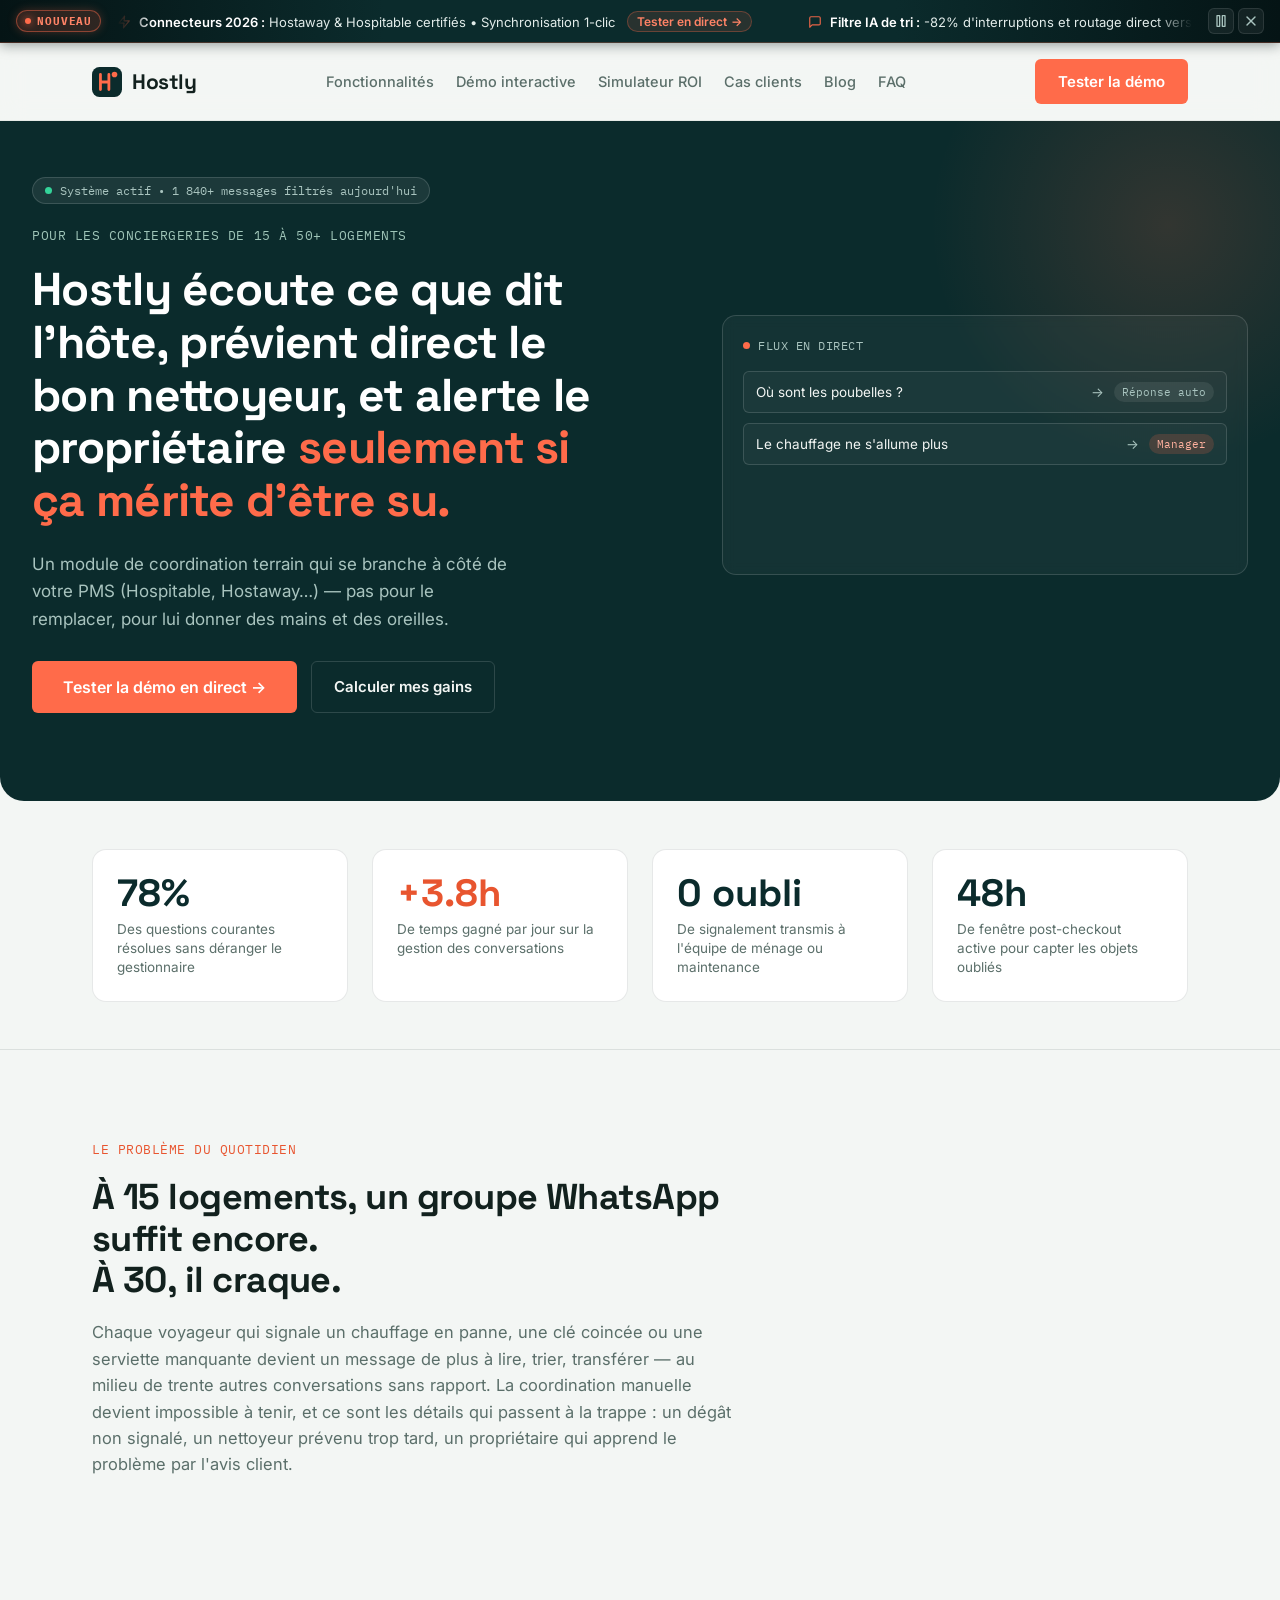
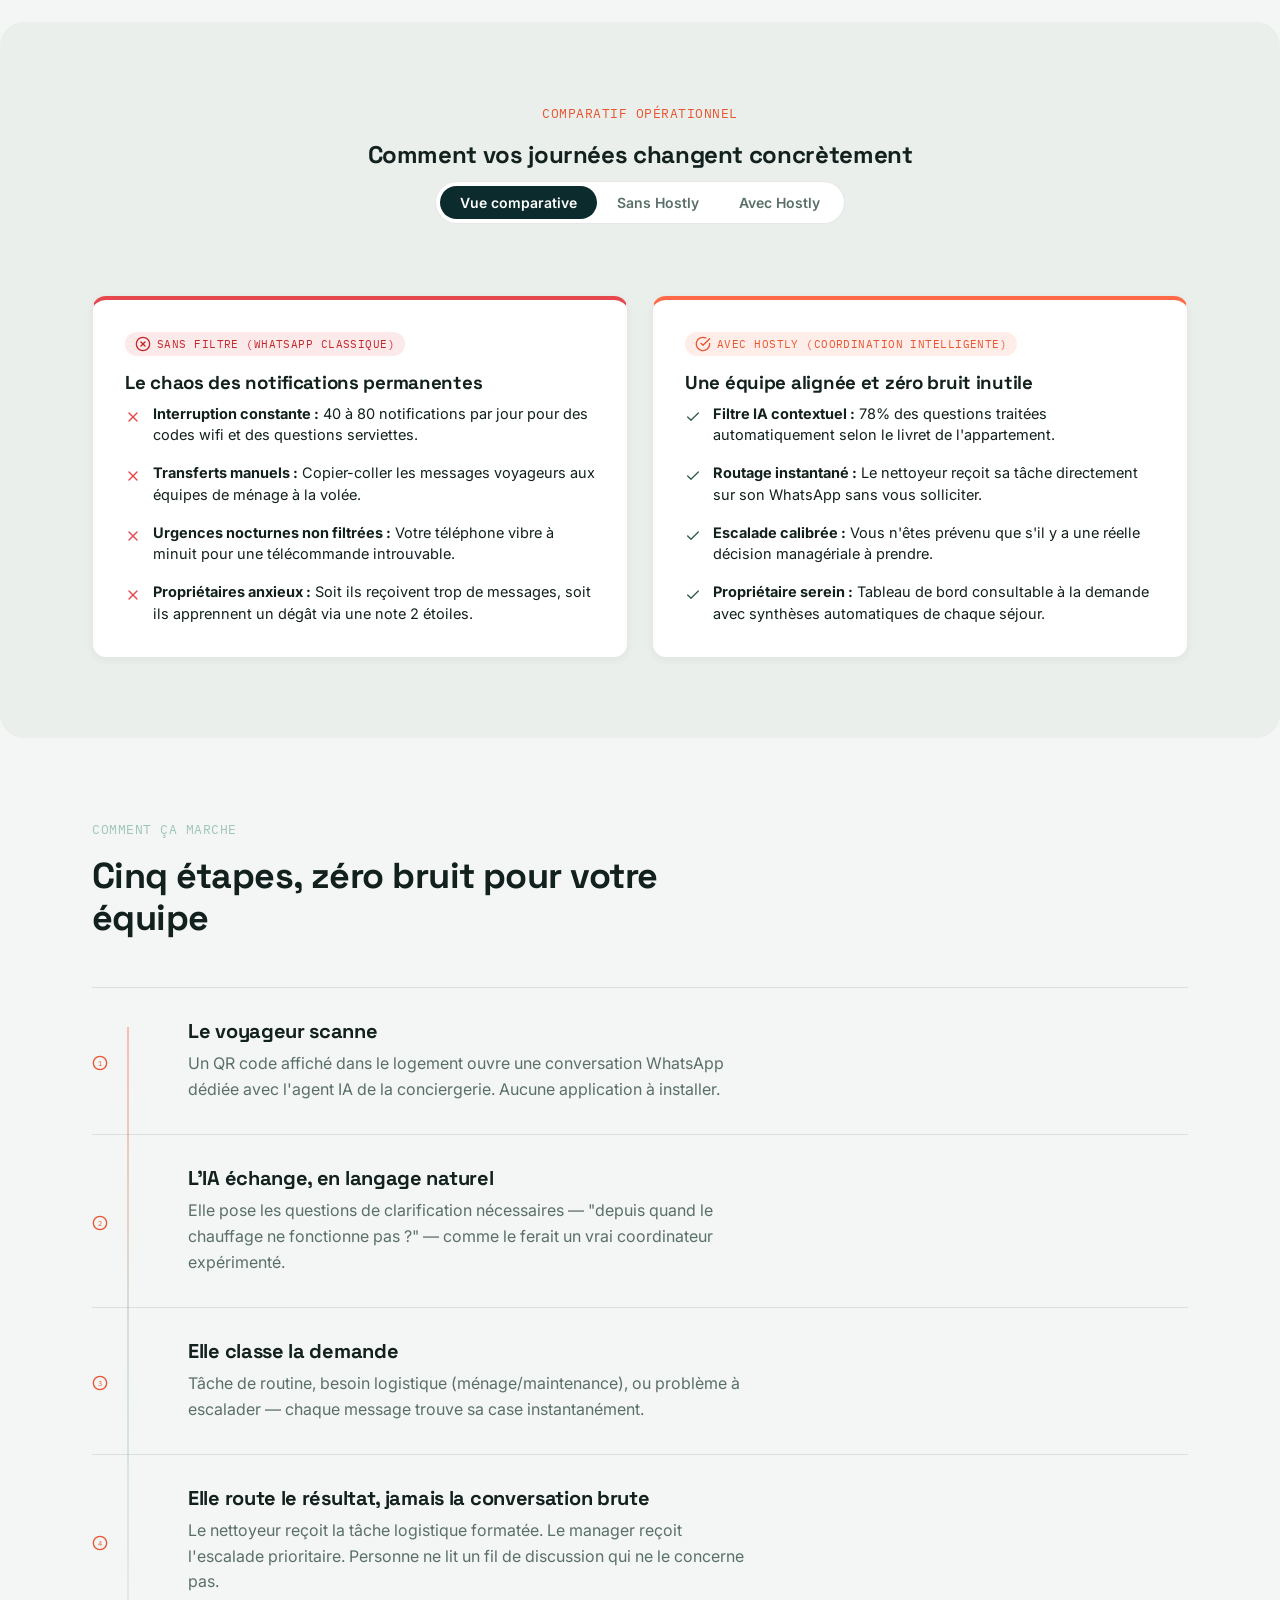
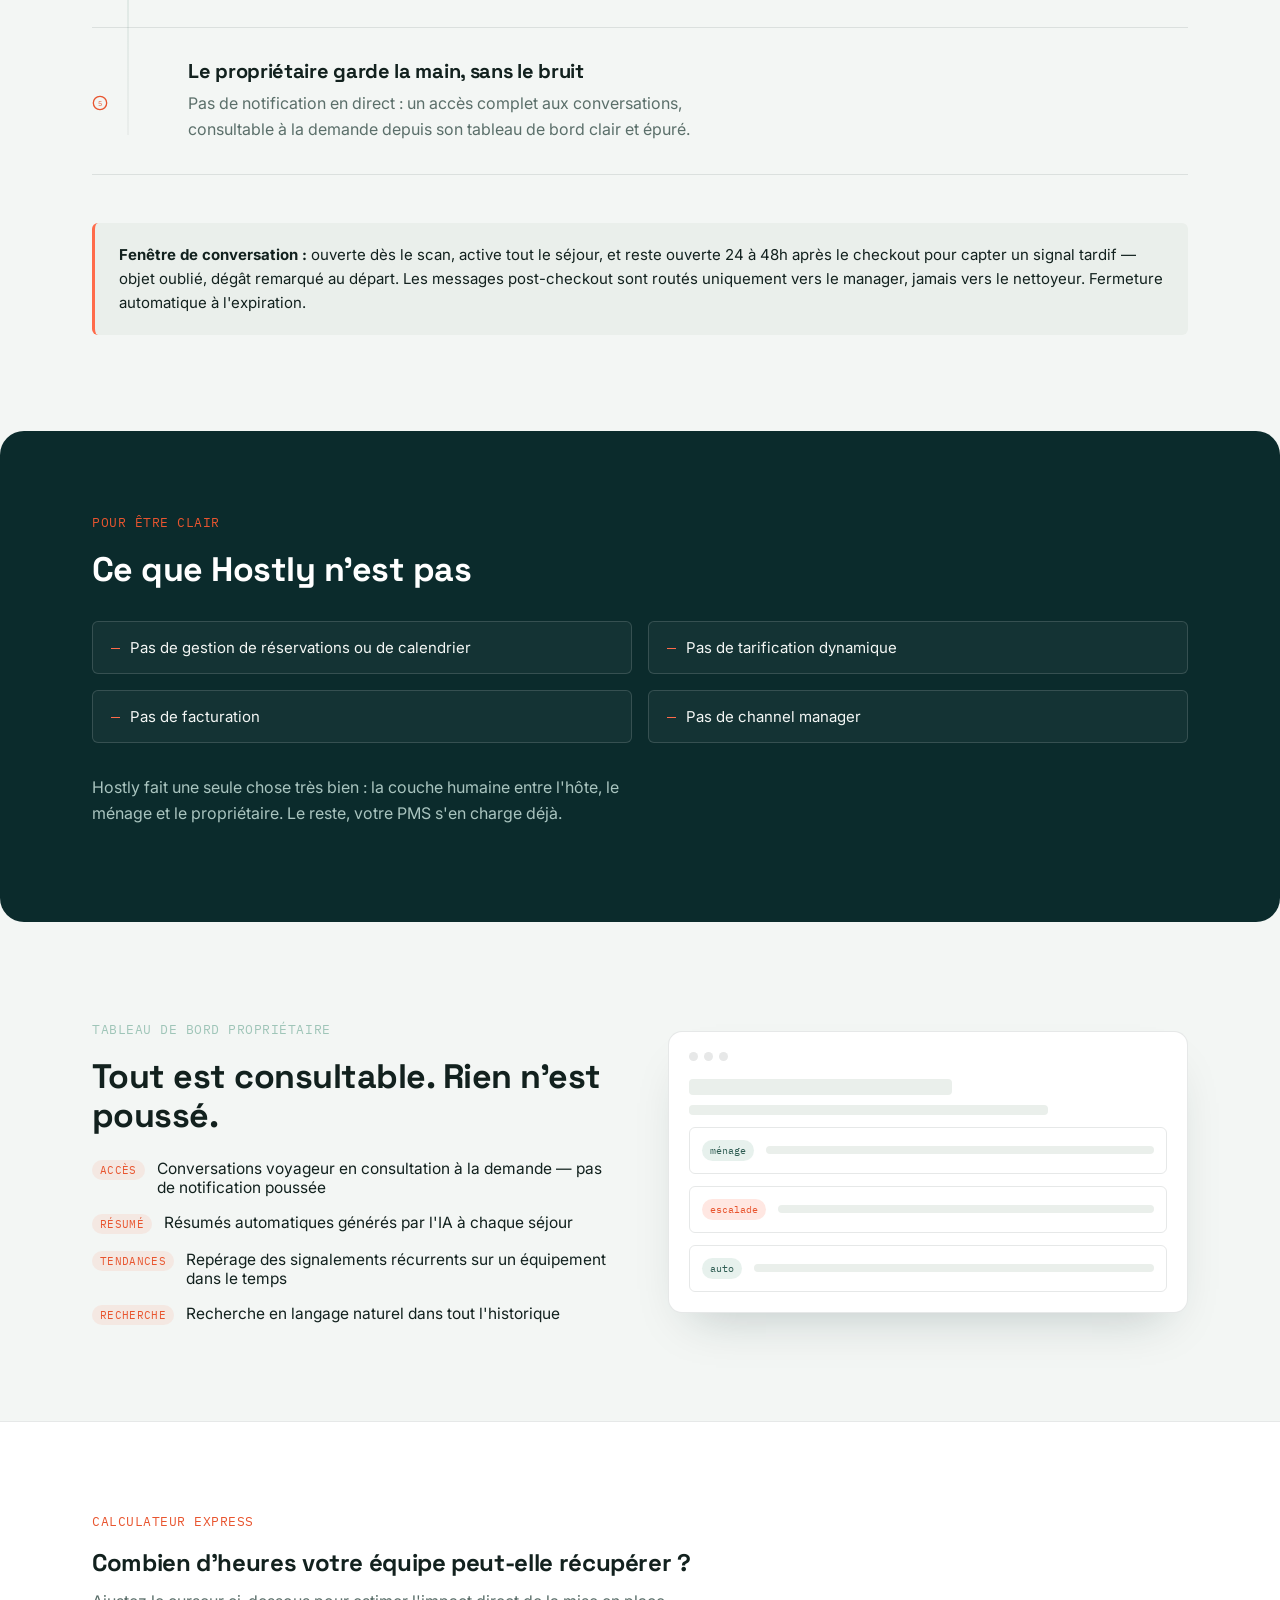
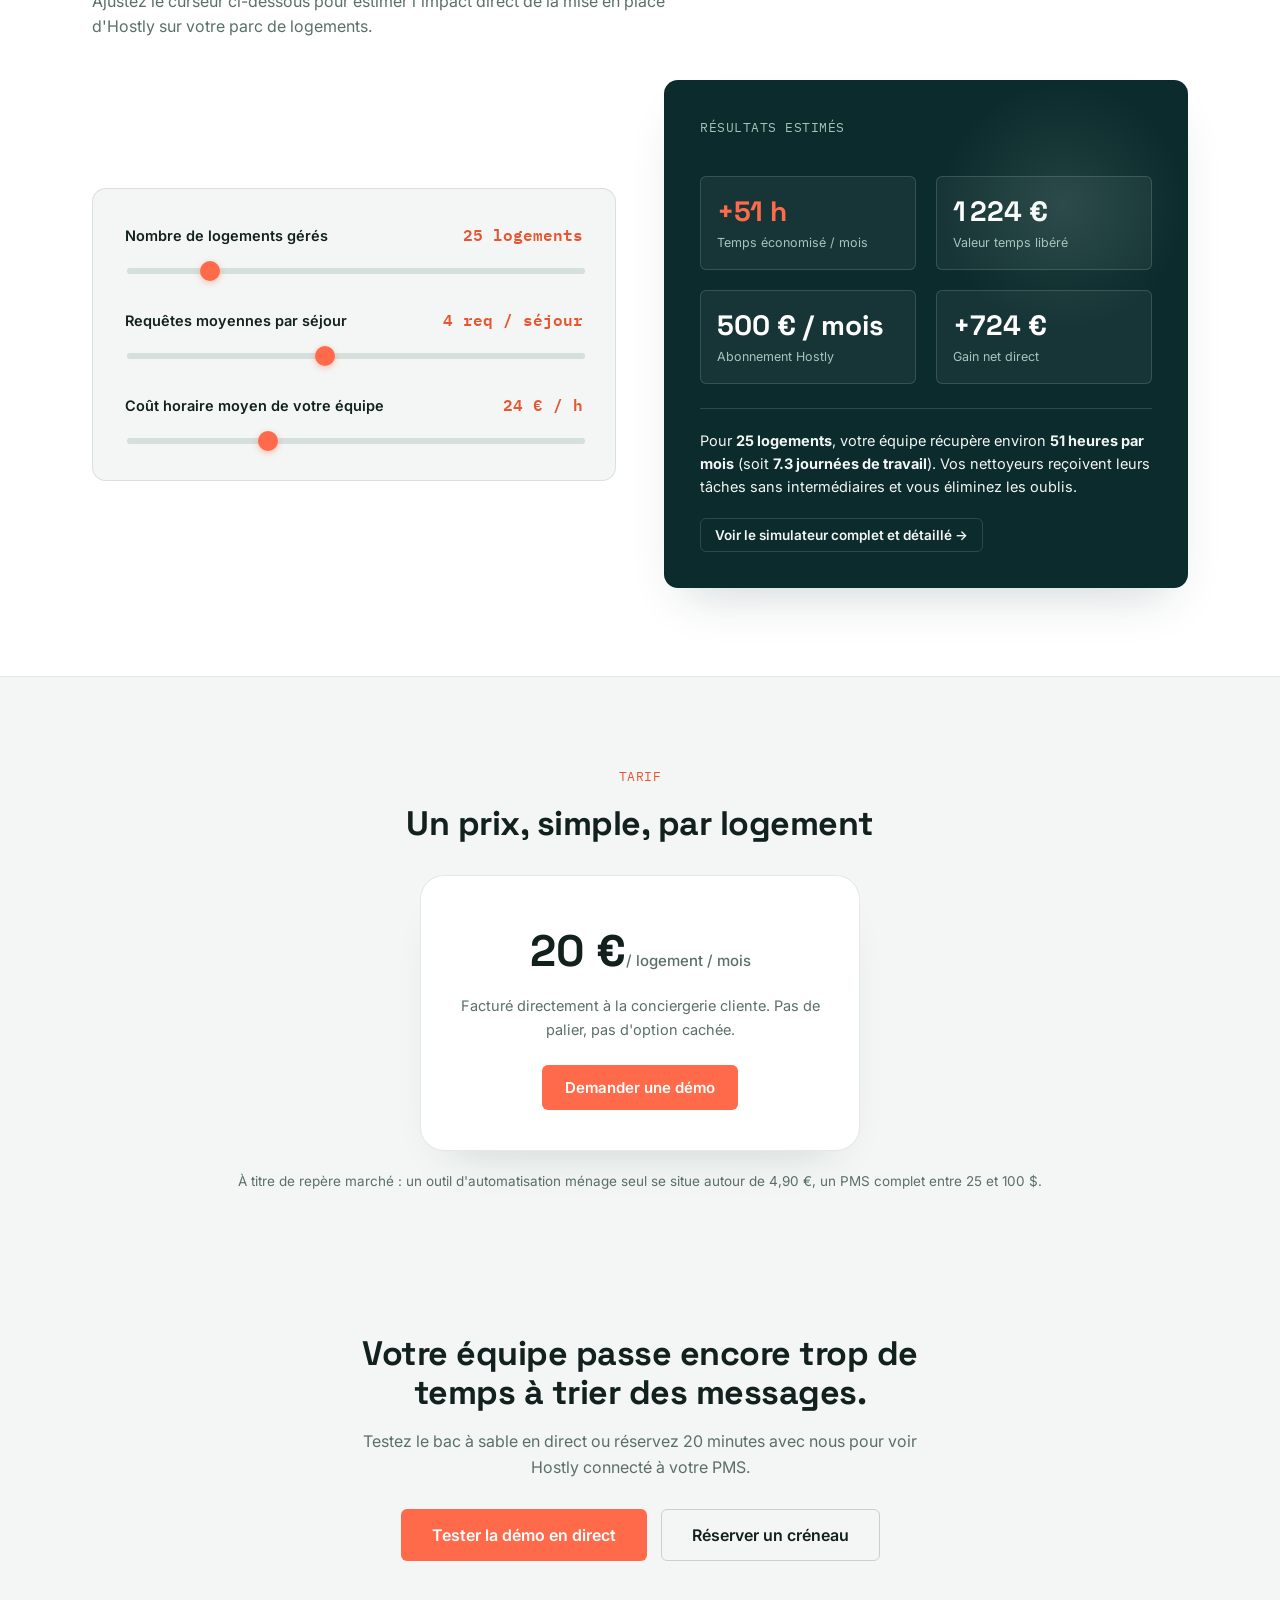
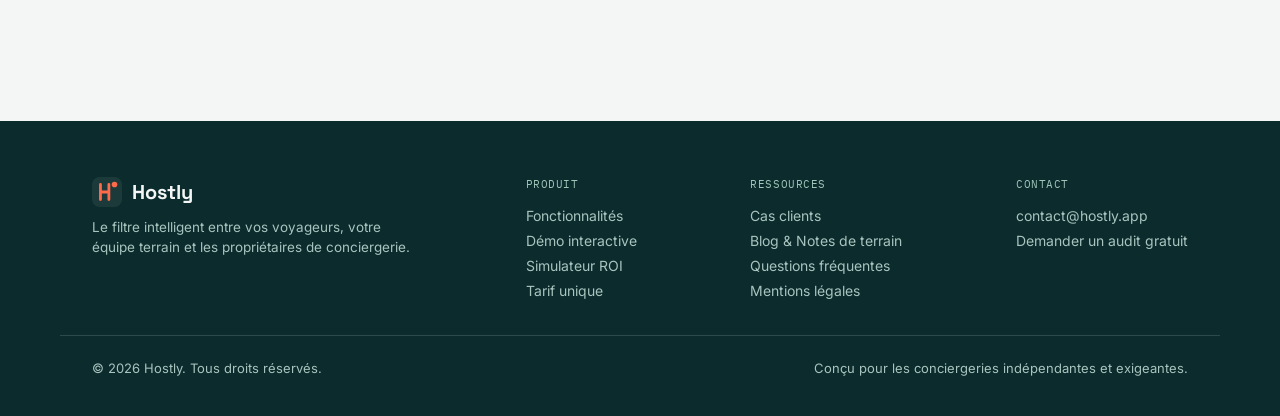
==== index.html @ 713af9df "Initial commit - Hostly website" ====
<!DOCTYPE html>
<html lang="fr">
<head>
<meta charset="UTF-8">
<meta name="viewport" content="width=device-width, initial-scale=1.0">
<title>Hostly — Le filtre intelligent entre vos voyageurs et votre équipe</title>
<meta name="description" content="Hostly écoute ce que dit l'hôte, prévient direct le bon nettoyeur, et alerte le propriétaire seulement si ça mérite d'être su.">
<link rel="icon" href="data:image/svg+xml,<svg xmlns=%22http://www.w3.org/2000/svg%22 viewBox=%220 0 32 32%22><rect width=%2232%22 height=%2232%22 rx=%228%22 fill=%22%230B2B2C%22/><path d=%22M9 8v16M9 16h9M18 8v16%22 stroke=%22%23FF6B4A%22 stroke-width=%223%22 stroke-linecap=%22round%22/><circle cx=%2224%22 cy=%228%22 r=%223%22 fill=%22%23FF6B4A%22/></svg>">
<link rel="preconnect" href="https://fonts.googleapis.com">
<link rel="preconnect" href="https://fonts.gstatic.com" crossorigin>
<link href="https://fonts.googleapis.com/css2?family=Space+Grotesk:wght@500;600;700&family=Inter:wght@400;500;600&family=IBM+Plex+Mono:wght@400;500&display=swap" rel="stylesheet">
<link rel="stylesheet" href="css/styles.css">
</head>
<body>

<div class="noise-overlay" aria-hidden="true"></div>

<!-- TOP ANNOUNCEMENT TICKER -->
<div class="announcement-ticker" id="announcementTicker">
  <div class="ticker-badge-wrap">
    <span class="ticker-badge">
      <span class="ticker-dot"></span>
      <span>NOUVEAU</span>
    </span>
  </div>

  <div class="ticker-track-container" id="tickerTrackContainer">
    <div class="ticker-track">
      <div class="ticker-item">
        <svg class="ticker-svg" viewBox="0 0 24 24"><polygon points="13 2 3 14 12 14 11 22 21 10 12 10 13 2"/></svg>
        <span class="ticker-text"><strong>Connecteurs 2026 :</strong> Hostaway & Hospitable certifiés • Synchronisation 1-clic</span>
        <a href="demo.html" class="ticker-link">Tester en direct <span class="ticker-arrow">→</span></a>
      </div>
      <div class="ticker-item">
        <svg class="ticker-svg" viewBox="0 0 24 24"><path d="M21 15a2 2 0 0 1-2 2H7l-4 4V5a2 2 0 0 1 2-2h14a2 2 0 0 1 2 2z"/></svg>
        <span class="ticker-text"><strong>Filtre IA de tri :</strong> -82% d'interruptions et routage direct vers le bon prestataire</span>
        <a href="fonctionnalites.html" class="ticker-link">Découvrir <span class="ticker-arrow">→</span></a>
      </div>
      <div class="ticker-item">
        <svg class="ticker-svg" viewBox="0 0 24 24"><rect x="5" y="2" width="14" height="20" rx="2" ry="2"/><line x1="12" y1="18" x2="12.01" y2="18"/></svg>
        <span class="ticker-text"><strong>Expérience Voyageur :</strong> QR Code WhatsApp sans aucune application à installer</span>
        <a href="demo.html" class="ticker-link">Voir la démo <span class="ticker-arrow">→</span></a>
      </div>
      <div class="ticker-item">
        <svg class="ticker-svg" viewBox="0 0 24 24"><path d="M12 22s8-4 8-10V5l-8-3-8 3v7c0 6 8 10 8 10z"/></svg>
        <span class="ticker-text"><strong>Sécurité post-checkout :</strong> Fenêtre active +48h pour capter les objets oubliés</span>
        <a href="cas-clients.html" class="ticker-link">Cas clients <span class="ticker-arrow">→</span></a>
      </div>
      <div class="ticker-item">
        <svg class="ticker-svg" viewBox="0 0 24 24"><line x1="18" y1="20" x2="18" y2="10"/><line x1="12" y1="20" x2="12" y2="4"/><line x1="6" y1="20" x2="6" y2="14"/></svg>
        <span class="ticker-text"><strong>Rentabilité :</strong> Calculez vos heures économisées avec notre simulateur</span>
        <a href="simulateur.html" class="ticker-link">Calculer mon ROI <span class="ticker-arrow">→</span></a>
      </div>
      <!-- Doublon pour boucle infinie fluide -->
      <div class="ticker-item" aria-hidden="true">
        <svg class="ticker-svg" viewBox="0 0 24 24"><polygon points="13 2 3 14 12 14 11 22 21 10 12 10 13 2"/></svg>
        <span class="ticker-text"><strong>Connecteurs 2026 :</strong> Hostaway & Hospitable certifiés • Synchronisation 1-clic</span>
        <a href="demo.html" class="ticker-link">Tester en direct <span class="ticker-arrow">→</span></a>
      </div>
      <div class="ticker-item" aria-hidden="true">
        <svg class="ticker-svg" viewBox="0 0 24 24"><path d="M21 15a2 2 0 0 1-2 2H7l-4 4V5a2 2 0 0 1 2-2h14a2 2 0 0 1 2 2z"/></svg>
        <span class="ticker-text"><strong>Filtre IA de tri :</strong> -82% d'interruptions et routage direct vers le bon prestataire</span>
        <a href="fonctionnalites.html" class="ticker-link">Découvrir <span class="ticker-arrow">→</span></a>
      </div>
      <div class="ticker-item" aria-hidden="true">
        <svg class="ticker-svg" viewBox="0 0 24 24"><rect x="5" y="2" width="14" height="20" rx="2" ry="2"/><line x1="12" y1="18" x2="12.01" y2="18"/></svg>
        <span class="ticker-text"><strong>Expérience Voyageur :</strong> QR Code WhatsApp sans aucune application à installer</span>
        <a href="demo.html" class="ticker-link">Voir la démo <span class="ticker-arrow">→</span></a>
      </div>
      <div class="ticker-item" aria-hidden="true">
        <svg class="ticker-svg" viewBox="0 0 24 24"><path d="M12 22s8-4 8-10V5l-8-3-8 3v7c0 6 8 10 8 10z"/></svg>
        <span class="ticker-text"><strong>Sécurité post-checkout :</strong> Fenêtre active +48h pour capter les objets oubliés</span>
        <a href="cas-clients.html" class="ticker-link">Cas clients <span class="ticker-arrow">→</span></a>
      </div>
      <div class="ticker-item" aria-hidden="true">
        <svg class="ticker-svg" viewBox="0 0 24 24"><line x1="18" y1="20" x2="18" y2="10"/><line x1="12" y1="20" x2="12" y2="4"/><line x1="6" y1="20" x2="6" y2="14"/></svg>
        <span class="ticker-text"><strong>Rentabilité :</strong> Calculez vos heures économisées avec notre simulateur</span>
        <a href="simulateur.html" class="ticker-link">Calculer mon ROI <span class="ticker-arrow">→</span></a>
      </div>
    </div>
  </div>

  <div class="ticker-actions">
    <button class="ticker-pause-btn" aria-label="Mettre en pause le ticker" title="Pause / Reprendre">
      <svg class="icon-svg icon-sm ticker-pause-icon" viewBox="0 0 24 24"><rect x="6" y="4" width="4" height="16"/><rect x="14" y="4" width="4" height="16"/></svg>
      <svg class="icon-svg icon-sm ticker-play-icon" viewBox="0 0 24 24" style="display: none;"><polygon points="5 3 19 12 5 21 5 3"/></svg>
    </button>
    <button class="announcement-close" aria-label="Fermer la bannière" title="Fermer">
      <svg class="icon-svg icon-sm" viewBox="0 0 24 24"><line x1="18" y1="6" x2="6" y2="18"/><line x1="6" y1="6" x2="18" y2="18"/></svg>
    </button>
  </div>
</div>

<!-- HEADER NAVIGATION -->
<div class="header-wrapper">
  <header class="nav">
    <a href="index.html" class="logo" aria-label="Hostly — accueil">
      <svg viewBox="0 0 32 32" class="logo-mark" aria-hidden="true">
        <rect width="32" height="32" rx="8" fill="var(--ink)"/>
        <path d="M9 8v16M9 16h9M18 8v16" stroke="var(--coral)" stroke-width="3" stroke-linecap="round"/>
        <circle cx="24" cy="8" r="3" fill="var(--coral)"/>
      </svg>
      <span>Hostly</span>
    </a>
    <nav class="nav-links">
      <a href="fonctionnalites.html">Fonctionnalités</a>
      <a href="demo.html">Démo interactive</a>
      <a href="simulateur.html">Simulateur ROI</a>
      <a href="cas-clients.html">Cas clients</a>
      <a href="blog.html">Blog</a>
      <a href="faq.html">FAQ</a>
    </nav>
    <div class="nav-actions">
      <a href="demo.html" class="btn btn-primary btn-nav">Tester la démo</a>
      <button class="nav-toggle" id="navToggle" aria-label="Ouvrir le menu" aria-expanded="false">
        <span class="nav-toggle-icon">
          <span></span>
          <span></span>
          <span></span>
        </span>
      </button>
    </div>
  </header>
</div>

<!-- MENU MOBILE DRAWER -->
<div class="mobile-drawer" id="mobileDrawer">
  <a href="index.html" class="active">Accueil</a>
  <a href="fonctionnalites.html">Fonctionnalités</a>
  <a href="demo.html">Démo interactive</a>
  <a href="simulateur.html">Simulateur de ROI</a>
  <a href="cas-clients.html">Cas clients</a>
  <a href="blog.html">Blog</a>
  <a href="faq.html">FAQ</a>
  <a href="contact.html" class="btn btn-primary" style="margin-top: 10px;">Demander une démo 1-to-1</a>
</div>

<main>

  <!-- HERO -->
  <section class="hero glow-card">
    <div class="hero-content">
      <div class="live-status-bar">
        <span class="live-dot"></span>
        <span>Système actif • 1 840+ messages filtrés aujourd'hui</span>
      </div>
      <p class="eyebrow">Pour les conciergeries de 15 à 50+ logements</p>
      <h1>Hostly écoute ce que dit l'hôte, prévient direct le bon nettoyeur, et alerte le propriétaire <em>seulement si ça mérite d'être su.</em></h1>
      <p class="hero-sub">Un module de coordination terrain qui se branche à côté de votre PMS (Hospitable, Hostaway…) — pas pour le remplacer, pour lui donner des mains et des oreilles.</p>
      <div class="hero-actions">
        <a href="demo.html" class="btn btn-primary btn-lg">Tester la démo en direct →</a>
        <a href="simulateur.html" class="btn btn-ghost">Calculer mes gains</a>
      </div>
    </div>

    <div class="hero-visual" aria-hidden="true">
      <div class="flux-log" id="fluxLog">
        <p class="flux-log-title"><span class="dot"></span>Flux en direct</p>
        <div class="flux-rows" id="fluxRows"></div>
      </div>
    </div>
  </section>

  <!-- STATS BAR (ANIMATED COUNT-UP) -->
  <section class="stats-section">
    <div class="section-inner">
      <div class="stats-grid">
        <div class="stat-card tilt-card">
          <div class="stat-num" data-counter="78" data-suffix="%">0%</div>
          <p class="stat-label">Des questions courantes résolues sans déranger le gestionnaire</p>
        </div>
        <div class="stat-card tilt-card">
          <div class="stat-num stat-num-accent" data-counter="3.8" data-prefix="+" data-suffix="h" data-decimals="1">+0h</div>
          <p class="stat-label">De temps gagné par jour sur la gestion des conversations</p>
        </div>
        <div class="stat-card tilt-card">
          <div class="stat-num" data-counter="0" data-suffix=" oubli">0 oubli</div>
          <p class="stat-label">De signalement transmis à l'équipe de ménage ou maintenance</p>
        </div>
        <div class="stat-card tilt-card">
          <div class="stat-num" data-counter="48" data-suffix="h">0h</div>
          <p class="stat-label">De fenêtre post-checkout active pour capter les objets oubliés</p>
        </div>
      </div>
    </div>
  </section>

  <!-- PROBLEM -->
  <section class="problem">
    <div class="section-inner">
      <p class="eyebrow eyebrow-dark">Le problème du quotidien</p>
      <h2>À 15 logements, un groupe WhatsApp suffit encore.<br>À 30, il craque.</h2>
      <p class="problem-copy">Chaque voyageur qui signale un chauffage en panne, une clé coincée ou une serviette manquante devient un message de plus à lire, trier, transférer — au milieu de trente autres conversations sans rapport. La coordination manuelle devient impossible à tenir, et ce sont les détails qui passent à la trappe : un dégât non signalé, un nettoyeur prévenu trop tard, un propriétaire qui apprend le problème par l'avis client.</p>
    </div>
  </section>

  <!-- COMPARATEUR INTERACTIF AVANT / APRES -->
  <section class="compare-section">
    <div class="section-inner">
      <div class="compare-header">
        <p class="eyebrow eyebrow-dark">Comparatif Opérationnel</p>
        <h2>Comment vos journées changent concrètement</h2>
        <div class="compare-toggle-box">
          <button class="compare-tab-btn active" data-view="all">Vue comparative</button>
          <button class="compare-tab-btn" data-view="chaos">Sans Hostly</button>
          <button class="compare-tab-btn" data-view="serenity">Avec Hostly</button>
        </div>
      </div>

      <div class="compare-grid">
        <!-- Carte Sans Hostly -->
        <div class="compare-card compare-card-chaos" data-compare="chaos">
          <span class="compare-card-badge badge-chaos">
            <svg class="icon-svg icon-sm" viewBox="0 0 24 24"><circle cx="12" cy="12" r="10"/><line x1="15" y1="9" x2="9" y2="15"/><line x1="9" y1="9" x2="15" y2="15"/></svg>
            <span>Sans filtre (WhatsApp classique)</span>
          </span>
          <h3>Le chaos des notifications permanentes</h3>
          <ul class="compare-list">
            <li>
              <span class="compare-icon-bad">
                <svg class="icon-svg icon-sm" viewBox="0 0 24 24"><line x1="18" y1="6" x2="6" y2="18"/><line x1="6" y1="6" x2="18" y2="18"/></svg>
              </span>
              <span><strong>Interruption constante :</strong> 40 à 80 notifications par jour pour des codes wifi et des questions serviettes.</span>
            </li>
            <li>
              <span class="compare-icon-bad">
                <svg class="icon-svg icon-sm" viewBox="0 0 24 24"><line x1="18" y1="6" x2="6" y2="18"/><line x1="6" y1="6" x2="18" y2="18"/></svg>
              </span>
              <span><strong>Transferts manuels :</strong> Copier-coller les messages voyageurs aux équipes de ménage à la volée.</span>
            </li>
            <li>
              <span class="compare-icon-bad">
                <svg class="icon-svg icon-sm" viewBox="0 0 24 24"><line x1="18" y1="6" x2="6" y2="18"/><line x1="6" y1="6" x2="18" y2="18"/></svg>
              </span>
              <span><strong>Urgences nocturnes non filtrées :</strong> Votre téléphone vibre à minuit pour une télécommande introuvable.</span>
            </li>
            <li>
              <span class="compare-icon-bad">
                <svg class="icon-svg icon-sm" viewBox="0 0 24 24"><line x1="18" y1="6" x2="6" y2="18"/><line x1="6" y1="6" x2="18" y2="18"/></svg>
              </span>
              <span><strong>Propriétaires anxieux :</strong> Soit ils reçoivent trop de messages, soit ils apprennent un dégât via une note 2 étoiles.</span>
            </li>
          </ul>
        </div>

        <!-- Carte Avec Hostly -->
        <div class="compare-card compare-card-serenity" data-compare="serenity">
          <span class="compare-card-badge badge-serenity">
            <svg class="icon-svg icon-sm" viewBox="0 0 24 24"><path d="M22 11.08V12a10 10 0 1 1-5.93-9.14"/><polyline points="22 4 12 14.01 9 11.01"/></svg>
            <span>Avec Hostly (Coordination Intelligente)</span>
          </span>
          <h3>Une équipe alignée et zéro bruit inutile</h3>
          <ul class="compare-list">
            <li>
              <span class="compare-icon-good">
                <svg class="icon-svg icon-sm" viewBox="0 0 24 24"><polyline points="20 6 9 17 4 12"/></svg>
              </span>
              <span><strong>Filtre IA contextuel :</strong> 78% des questions traitées automatiquement selon le livret de l'appartement.</span>
            </li>
            <li>
              <span class="compare-icon-good">
                <svg class="icon-svg icon-sm" viewBox="0 0 24 24"><polyline points="20 6 9 17 4 12"/></svg>
              </span>
              <span><strong>Routage instantané :</strong> Le nettoyeur reçoit sa tâche directement sur son WhatsApp sans vous solliciter.</span>
            </li>
            <li>
              <span class="compare-icon-good">
                <svg class="icon-svg icon-sm" viewBox="0 0 24 24"><polyline points="20 6 9 17 4 12"/></svg>
              </span>
              <span><strong>Escalade calibrée :</strong> Vous n'êtes prévenu que s'il y a une réelle décision managériale à prendre.</span>
            </li>
            <li>
              <span class="compare-icon-good">
                <svg class="icon-svg icon-sm" viewBox="0 0 24 24"><polyline points="20 6 9 17 4 12"/></svg>
              </span>
              <span><strong>Propriétaire serein :</strong> Tableau de bord consultable à la demande avec synthèses automatiques de chaque séjour.</span>
            </li>
          </ul>
        </div>
      </div>
    </div>
  </section>

  <!-- COMMENT CA MARCHE -->
  <section class="how" id="comment-ca-marche">
    <div class="section-inner">
      <p class="eyebrow">Comment ça marche</p>
      <h2>Cinq étapes, zéro bruit pour votre équipe</h2>

      <div class="steps-pipeline-wrap">
        <ol class="steps">
          <li class="step" data-step="01">
            <span class="step-num">
              <svg class="icon-svg icon-sm" viewBox="0 0 24 24"><circle cx="12" cy="12" r="10"/><text x="12" y="16" text-anchor="middle" font-size="10" font-family="var(--font-mono)" fill="currentColor" stroke="none">1</text></svg>
            </span>
            <div class="step-body">
              <h3>Le voyageur scanne</h3>
              <p>Un QR code affiché dans le logement ouvre une conversation WhatsApp dédiée avec l'agent IA de la conciergerie. Aucune application à installer.</p>
            </div>
          </li>
          <li class="step" data-step="02">
            <span class="step-num">
              <svg class="icon-svg icon-sm" viewBox="0 0 24 24"><circle cx="12" cy="12" r="10"/><text x="12" y="16" text-anchor="middle" font-size="10" font-family="var(--font-mono)" fill="currentColor" stroke="none">2</text></svg>
            </span>
            <div class="step-body">
              <h3>L'IA échange, en langage naturel</h3>
              <p>Elle pose les questions de clarification nécessaires — "depuis quand le chauffage ne fonctionne pas ?" — comme le ferait un vrai coordinateur expérimenté.</p>
            </div>
          </li>
          <li class="step" data-step="03">
            <span class="step-num">
              <svg class="icon-svg icon-sm" viewBox="0 0 24 24"><circle cx="12" cy="12" r="10"/><text x="12" y="16" text-anchor="middle" font-size="10" font-family="var(--font-mono)" fill="currentColor" stroke="none">3</text></svg>
            </span>
            <div class="step-body">
              <h3>Elle classe la demande</h3>
              <p>Tâche de routine, besoin logistique (ménage/maintenance), ou problème à escalader — chaque message trouve sa case instantanément.</p>
            </div>
          </li>
          <li class="step" data-step="04">
            <span class="step-num">
              <svg class="icon-svg icon-sm" viewBox="0 0 24 24"><circle cx="12" cy="12" r="10"/><text x="12" y="16" text-anchor="middle" font-size="10" font-family="var(--font-mono)" fill="currentColor" stroke="none">4</text></svg>
            </span>
            <div class="step-body">
              <h3>Elle route le résultat, jamais la conversation brute</h3>
              <p>Le nettoyeur reçoit la tâche logistique formatée. Le manager reçoit l'escalade prioritaire. Personne ne lit un fil de discussion qui ne le concerne pas.</p>
            </div>
          </li>
          <li class="step" data-step="05">
            <span class="step-num">
              <svg class="icon-svg icon-sm" viewBox="0 0 24 24"><circle cx="12" cy="12" r="10"/><text x="12" y="16" text-anchor="middle" font-size="10" font-family="var(--font-mono)" fill="currentColor" stroke="none">5</text></svg>
            </span>
            <div class="step-body">
              <h3>Le propriétaire garde la main, sans le bruit</h3>
              <p>Pas de notification en direct : un accès complet aux conversations, consultable à la demande depuis son tableau de bord clair et épuré.</p>
            </div>
          </li>
        </ol>
      </div>

      <div class="window-note">
        <p><strong>Fenêtre de conversation :</strong> ouverte dès le scan, active tout le séjour, et reste ouverte 24 à 48h après le checkout pour capter un signal tardif — objet oublié, dégât remarqué au départ. Les messages post-checkout sont routés uniquement vers le manager, jamais vers le nettoyeur. Fermeture automatique à l'expiration.</p>
      </div>
    </div>
  </section>

  <!-- CE QUE HOSTLY N'EST PAS -->
  <section class="not glow-card">
    <div class="section-inner">
      <p class="eyebrow eyebrow-dark">Pour être clair</p>
      <h2>Ce que Hostly n'est pas</h2>
      <div class="not-grid">
        <div class="not-item"><span>—</span>Pas de gestion de réservations ou de calendrier</div>
        <div class="not-item"><span>—</span>Pas de tarification dynamique</div>
        <div class="not-item"><span>—</span>Pas de facturation</div>
        <div class="not-item"><span>—</span>Pas de channel manager</div>
      </div>
      <p class="not-footer">Hostly fait une seule chose très bien : la couche humaine entre l'hôte, le ménage et le propriétaire. Le reste, votre PMS s'en charge déjà.</p>
    </div>
  </section>

  <!-- DASHBOARD -->
  <section class="dashboard" id="dashboard">
    <div class="section-inner dashboard-grid">
      <div class="dashboard-copy">
        <p class="eyebrow">Tableau de bord propriétaire</p>
        <h2>Tout est consultable. Rien n'est poussé.</h2>
        <ul class="feature-list">
          <li><span class="mono-tag">accès</span> Conversations voyageur en consultation à la demande — pas de notification poussée</li>
          <li><span class="mono-tag">résumé</span> Résumés automatiques générés par l'IA à chaque séjour</li>
          <li><span class="mono-tag">tendances</span> Repérage des signalements récurrents sur un équipement dans le temps</li>
          <li><span class="mono-tag">recherche</span> Recherche en langage naturel dans tout l'historique</li>
        </ul>
      </div>
      <div class="dashboard-visual" aria-hidden="true">
        <div class="mock-window">
          <div class="mock-topbar"><span></span><span></span><span></span></div>
          <div class="mock-line mock-line-title"></div>
          <div class="mock-line mock-line-sub"></div>
          <div class="mock-card"><div class="mock-badge">ménage</div><div class="mock-line mock-line-sm"></div></div>
          <div class="mock-card"><div class="mock-badge mock-badge-alert">escalade</div><div class="mock-line mock-line-sm"></div></div>
          <div class="mock-card"><div class="mock-badge">auto</div><div class="mock-line mock-line-sm"></div></div>
        </div>
      </div>
    </div>
  </section>

  <!-- MINI SIMULATEUR SUR LA HOME -->
  <section class="sim-section">
    <div class="section-inner">
      <p class="eyebrow eyebrow-dark">Calculateur express</p>
      <h2>Combien d'heures votre équipe peut-elle récupérer ?</h2>
      <p style="color: var(--muted); max-width: 600px;">Ajustez le curseur ci-dessous pour estimer l'impact direct de la mise en place d'Hostly sur votre parc de logements.</p>

      <div class="sim-grid">
        <div class="slider-control-card">
          <div class="slider-item">
            <div class="slider-label-row">
              <span class="slider-label">Nombre de logements gérés</span>
              <span class="slider-val-badge" id="simUnitsVal">25 logements</span>
            </div>
            <input type="range" min="10" max="100" value="25" class="custom-range" id="simUnits">
          </div>

          <div class="slider-item">
            <div class="slider-label-row">
              <span class="slider-label">Requêtes moyennes par séjour</span>
              <span class="slider-val-badge" id="simIncidentsVal">4 req / séjour</span>
            </div>
            <input type="range" min="1" max="8" value="4" class="custom-range" id="simIncidents">
          </div>

          <div class="slider-item">
            <div class="slider-label-row">
              <span class="slider-label">Coût horaire moyen de votre équipe</span>
              <span class="slider-val-badge" id="simHourlyCostVal">24 € / h</span>
            </div>
            <input type="range" min="15" max="45" value="24" class="custom-range" id="simHourlyCost">
          </div>
        </div>

        <div class="sim-results-card glow-card">
          <span class="eyebrow" style="color: var(--sage);">Résultats estimés</span>
          <div class="sim-kpi-grid">
            <div class="sim-kpi-item">
              <div class="sim-kpi-val sim-kpi-val-coral" id="resHoursSaved">+26 h</div>
              <p class="sim-kpi-lbl">Temps économisé / mois</p>
            </div>
            <div class="sim-kpi-item">
              <div class="sim-kpi-val" id="resLaborValue">624 €</div>
              <p class="sim-kpi-lbl">Valeur temps libéré</p>
            </div>
            <div class="sim-kpi-item">
              <div class="sim-kpi-val" id="resCostHostly">500 € / mois</div>
              <p class="sim-kpi-lbl">Abonnement Hostly</p>
            </div>
            <div class="sim-kpi-item">
              <div class="sim-kpi-val" id="resNetGain">+124 €</div>
              <p class="sim-kpi-lbl">Gain net direct</p>
            </div>
          </div>
          <div class="sim-summary-box">
            <p id="resSummaryText">Pour 25 logements, votre équipe récupère environ 26 heures par mois.</p>
            <a href="simulateur.html" class="btn btn-ghost btn-sm">Voir le simulateur complet et détaillé →</a>
          </div>
        </div>
      </div>
    </div>
  </section>

  <!-- PRICING -->
  <section class="pricing" id="pricing">
    <div class="section-inner pricing-inner">
      <p class="eyebrow eyebrow-dark">Tarif</p>
      <h2>Un prix, simple, par logement</h2>
      <div class="price-card tilt-card">
        <p class="price-amount">20&nbsp;€<span>/ logement / mois</span></p>
        <p class="price-note">Facturé directement à la conciergerie cliente. Pas de palier, pas d'option cachée.</p>
        <a href="demo.html" class="btn btn-primary">Demander une démo</a>
      </div>
      <p class="price-context">À titre de repère marché : un outil d'automatisation ménage seul se situe autour de 4,90&nbsp;€, un PMS complet entre 25 et 100&nbsp;$.</p>
    </div>
  </section>

  <!-- CONTACT / CTA -->
  <section class="cta" id="contact">
    <div class="section-inner cta-inner">
      <h2>Votre équipe passe encore trop de temps à trier des messages.</h2>
      <p>Testez le bac à sable en direct ou réservez 20 minutes avec nous pour voir Hostly connecté à votre PMS.</p>
      <div style="display: flex; justify-content: center; gap: 14px; flex-wrap: wrap;">
        <a href="demo.html" class="btn btn-primary btn-lg">Tester la démo en direct</a>
        <a href="contact.html" class="btn btn-outline btn-lg">Réserver un créneau</a>
      </div>
    </div>
  </section>

</main>

<!-- FOOTER UNIFIÉ -->
<footer class="footer">
  <div class="section-inner footer-inner">
    <div>
      <div class="footer-brand">
        <svg viewBox="0 0 32 32" class="logo-mark" aria-hidden="true">
          <rect width="32" height="32" rx="8" fill="var(--paper)" fill-opacity="0.08"/>
          <path d="M9 8v16M9 16h9M18 8v16" stroke="var(--coral)" stroke-width="3" stroke-linecap="round"/>
          <circle cx="24" cy="8" r="3" fill="var(--coral)"/>
        </svg>
        <span>Hostly</span>
      </div>
      <p class="footer-desc">Le filtre intelligent entre vos voyageurs, votre équipe terrain et les propriétaires de conciergerie.</p>
    </div>

    <div class="footer-nav-col">
      <span class="footer-nav-title">Produit</span>
      <div class="footer-links">
        <a href="fonctionnalites.html">Fonctionnalités</a>
        <a href="demo.html">Démo interactive</a>
        <a href="simulateur.html">Simulateur ROI</a>
        <a href="index.html#pricing">Tarif unique</a>
      </div>
    </div>

    <div class="footer-nav-col">
      <span class="footer-nav-title">Ressources</span>
      <div class="footer-links">
        <a href="cas-clients.html">Cas clients</a>
        <a href="blog.html">Blog & Notes de terrain</a>
        <a href="faq.html">Questions fréquentes</a>
        <a href="mentions-legales.html">Mentions légales</a>
      </div>
    </div>

    <div class="footer-nav-col">
      <span class="footer-nav-title">Contact</span>
      <div class="footer-links">
        <a href="mailto:contact@hostly.app">contact@hostly.app</a>
        <a href="contact.html">Demander un audit gratuit</a>
      </div>
    </div>
  </div>

  <div class="footer-bottom">
    <span>© 2026 Hostly. Tous droits réservés.</span>
    <span>Conçu pour les conciergeries indépendantes et exigeantes.</span>
  </div>
</footer>

<script src="js/script.js"></script>
<script src="js/simulator.js"></script>
</body>
</html>
---- css/styles.css ----
/* =========================================================
   HOSTLY — DESIGN SYSTEM & TOKENS
   Direction Artistique Originale & Icônes SVG Professionnelles
   ========================================================= */
:root {
  --ink: #0B2B2C;
  --ink-soft: #123B3C;
  --ink-dark: #06191A;
  --paper: #F3F6F4;
  --paper-alt: #EAEFEB;
  --paper-card: #FFFFFF;
  --coral: #FF6B4A;
  --coral-dark: #E8552F;
  --coral-light: rgba(255, 107, 74, 0.12);
  --sage: #9FC5B8;
  --sage-dark: #2E5C52;
  --sage-light: rgba(159, 197, 184, 0.2);
  --text: #12211E;
  --muted: #5B6F6A;
  --muted-on-ink: #A9C4BF;
  --border: rgba(18, 33, 30, 0.1);
  --border-strong: rgba(18, 33, 30, 0.18);
  --border-on-ink: rgba(255, 255, 255, 0.14);

  --font-display: "Space Grotesk", sans-serif;
  --font-body: "Inter", sans-serif;
  --font-mono: "IBM Plex Mono", monospace;

  --radius-sm: 6px;
  --radius-md: 14px;
  --radius-lg: 24px;
  --radius-pill: 999px;

  --shadow-sm: 0 2px 8px rgba(11, 43, 44, 0.05);
  --shadow-md: 0 12px 24px -10px rgba(11, 43, 44, 0.12);
  --shadow-lg: 0 24px 48px -20px rgba(11, 43, 44, 0.2);
  --shadow-coral: 0 8px 24px rgba(255, 107, 74, 0.3);

  --container: 1160px;
}

* { box-sizing: border-box; }

html { 
  scroll-behavior: smooth; 
  scroll-padding-top: 80px;
}

@media (prefers-reduced-motion: reduce) {
  html { scroll-behavior: auto; }
  *, *::before, *::after {
    animation-duration: 0.001ms !important;
    animation-iteration-count: 1 !important;
    transition-duration: 0.001ms !important;
    scroll-behavior: auto !important;
  }
}

body {
  margin: 0;
  font-family: var(--font-body);
  color: var(--text);
  background: var(--paper);
  -webkit-font-smoothing: antialiased;
  overflow-x: hidden;
}

h1, h2, h3, h4 {
  font-family: var(--font-display);
  line-height: 1.15;
  margin: 0 0 0.5em;
  letter-spacing: -0.015em;
}

p { line-height: 1.6; margin: 0 0 1em; }
a { color: inherit; }

:focus-visible {
  outline: 2px solid var(--coral);
  outline-offset: 3px;
}

.section-inner {
  max-width: var(--container);
  margin: 0 auto;
  padding: 0 32px;
}

.eyebrow {
  font-family: var(--font-mono);
  font-size: 13px;
  letter-spacing: 0.04em;
  text-transform: uppercase;
  color: var(--sage);
  margin: 0 0 16px;
  display: inline-flex;
  align-items: center;
  gap: 8px;
}
.eyebrow-dark { color: var(--coral-dark); }
.eyebrow-ink { color: var(--muted); }

/* =========================================================
   SVG VECTOR ICONS & ICON BOXES
   ========================================================= */
.icon-svg {
  display: inline-block;
  vertical-align: middle;
  fill: none;
  stroke: currentColor;
  stroke-width: 2;
  stroke-linecap: round;
  stroke-linejoin: round;
  flex-shrink: 0;
  transition: transform 0.2s ease, stroke 0.2s ease;
}
.icon-sm { width: 16px; height: 16px; }
.icon-md { width: 22px; height: 22px; }
.icon-lg { width: 28px; height: 28px; }
.icon-xl { width: 36px; height: 36px; }

.icon-box {
  display: inline-flex;
  align-items: center;
  justify-content: center;
  width: 48px;
  height: 48px;
  border-radius: var(--radius-md);
  background: var(--paper-alt);
  color: var(--ink);
  margin-bottom: 18px;
  border: 1px solid var(--border);
  transition: transform 0.2s cubic-bezier(0.16, 1, 0.3, 1), background 0.2s ease, border-color 0.2s ease;
}
.icon-box-coral {
  background: var(--coral-light);
  color: var(--coral-dark);
  border-color: rgba(255, 107, 74, 0.2);
}
.icon-box-sage {
  background: var(--sage-light);
  color: var(--sage-dark);
  border-color: rgba(159, 197, 184, 0.3);
}
.icon-box-ink {
  background: rgba(255, 255, 255, 0.08);
  color: var(--coral);
  border-color: var(--border-on-ink);
}

.pillar-card:hover .icon-box,
.stat-card:hover .icon-box {
  transform: translateY(-2px) scale(1.05);
}

/* =========================================================
   MOUSE SPOTLIGHT GLOW EFFECT & 3D TILT
   ========================================================= */
.glow-card {
  position: relative;
  overflow: hidden;
}
.glow-card::after {
  content: "";
  position: absolute;
  top: var(--mouse-y, 50%);
  left: var(--mouse-x, 50%);
  transform: translate(-50%, -50%);
  width: 340px;
  height: 340px;
  background: radial-gradient(circle, rgba(255, 107, 74, 0.15), transparent 65%);
  opacity: 0;
  pointer-events: none;
  transition: opacity 0.35s ease;
  will-change: top, left, opacity;
  z-index: 1;
}
.glow-card:hover::after {
  opacity: 1;
}

.glow-card-sage::after {
  background: radial-gradient(circle, rgba(159, 197, 184, 0.2), transparent 65%);
}

.tilt-card {
  transition: transform 0.2s cubic-bezier(0.16, 1, 0.3, 1), box-shadow 0.2s ease;
  will-change: transform;
}

/* =========================================================
   ANIMATED FLOW PIPELINE (Entre les étapes)
   ========================================================= */
.steps-pipeline-wrap {
  position: relative;
}
.steps-pipeline-wrap::before {
  content: "";
  position: absolute;
  top: 40px;
  bottom: 40px;
  left: 35px;
  width: 2px;
  background: linear-gradient(to bottom, var(--coral), var(--sage), var(--border));
  z-index: 0;
  opacity: 0.4;
}

/* =========================================================
   BUTTONS
   ========================================================= */
.btn {
  display: inline-flex;
  align-items: center;
  justify-content: center;
  gap: 8px;
  font-family: var(--font-body);
  font-weight: 600;
  font-size: 15px;
  padding: 12px 22px;
  border-radius: var(--radius-sm);
  text-decoration: none;
  border: 1px solid transparent;
  cursor: pointer;
  transition: transform 0.15s ease, background 0.15s ease, box-shadow 0.15s ease, border-color 0.15s ease;
  white-space: nowrap;
}
.btn-primary {
  background: var(--coral);
  color: #fff;
}
.btn-primary:hover {
  background: var(--coral-dark);
  transform: translateY(-1px);
  box-shadow: var(--shadow-coral);
}
.btn-ghost {
  color: var(--paper);
  background: transparent;
  border: 1px solid var(--border-on-ink);
}
.btn-ghost:hover {
  background: rgba(255, 255, 255, 0.08);
  border-color: rgba(255, 255, 255, 0.3);
}
.btn-outline {
  color: var(--text);
  background: transparent;
  border: 1px solid var(--border-strong);
}
.btn-outline:hover {
  background: var(--paper-alt);
  border-color: var(--text);
  transform: translateY(-1px);
}
.btn-sm {
  padding: 8px 14px;
  font-size: 13.5px;
}
.btn-lg {
  padding: 15px 30px;
  font-size: 16px;
}
.btn-nav { flex-shrink: 0; }

/* =========================================================
   NAVIGATION & HEADER
   ========================================================= */
.header-wrapper {
  position: sticky;
  top: 0;
  z-index: 100;
  background: rgba(243, 246, 244, 0.92);
  backdrop-filter: blur(12px);
  -webkit-backdrop-filter: blur(12px);
  border-bottom: 1px solid rgba(18, 33, 30, 0.06);
  transition: background 0.2s ease, border-color 0.2s ease;
}
.header-dark {
  background: rgba(11, 43, 44, 0.95);
  border-bottom: 1px solid var(--border-on-ink);
}
.nav {
  display: flex;
  align-items: center;
  justify-content: space-between;
  gap: 20px;
  max-width: var(--container);
  margin: 0 auto;
  padding: 16px 32px;
}
.logo {
  display: flex;
  align-items: center;
  gap: 10px;
  text-decoration: none;
  font-family: var(--font-display);
  font-weight: 700;
  font-size: 21px;
  color: var(--text);
  letter-spacing: -0.02em;
}
.logo-white { color: #fff; }
.logo-mark { width: 30px; height: 30px; flex-shrink: 0; }

.nav-links {
  display: flex;
  align-items: center;
  gap: 22px;
  font-size: 14.5px;
  font-weight: 500;
}
.nav-links a {
  text-decoration: none;
  color: var(--muted);
  transition: color 0.15s ease;
  position: relative;
  padding: 4px 0;
}
.nav-links a:hover,
.nav-links a.active {
  color: var(--text);
}
.nav-links a.active::after {
  content: "";
  position: absolute;
  bottom: 0;
  left: 0;
  width: 100%;
  height: 2px;
  background: var(--coral);
  border-radius: 2px;
}

.nav-dark .nav-links a { color: var(--muted-on-ink); }
.nav-dark .nav-links a:hover,
.nav-dark .nav-links a.active { color: #fff; }

.nav-actions {
  display: flex;
  align-items: center;
  gap: 12px;
}

/* Mobile Toggle */
.nav-toggle {
  display: none;
  background: none;
  border: none;
  cursor: pointer;
  padding: 8px;
  color: var(--text);
}
.nav-toggle-icon {
  width: 24px;
  height: 20px;
  position: relative;
  display: flex;
  flex-direction: column;
  justify-content: space-between;
}
.nav-toggle-icon span {
  display: block;
  height: 2.5px;
  width: 100%;
  background: currentColor;
  border-radius: 2px;
  transition: transform 0.25s ease, opacity 0.25s ease;
}
.nav-toggle.open .nav-toggle-icon span:nth-child(1) {
  transform: translateY(8.5px) rotate(45deg);
}
.nav-toggle.open .nav-toggle-icon span:nth-child(2) {
  opacity: 0;
}
.nav-toggle.open .nav-toggle-icon span:nth-child(3) {
  transform: translateY(-8.5px) rotate(-45deg);
}

/* Mobile Drawer */
.mobile-drawer {
  display: none;
  position: fixed;
  top: 65px;
  left: 0;
  right: 0;
  bottom: 0;
  background: var(--paper);
  padding: 24px 32px 48px;
  overflow-y: auto;
  z-index: 99;
  flex-direction: column;
  gap: 20px;
  border-top: 1px solid var(--border);
  transform: translateY(-10px);
  opacity: 0;
  transition: opacity 0.2s ease, transform 0.2s ease;
}
.mobile-drawer.open {
  display: flex;
  transform: translateY(0);
  opacity: 1;
}
.mobile-drawer a {
  text-decoration: none;
  font-size: 18px;
  font-weight: 600;
  color: var(--text);
  padding: 12px 0;
  border-bottom: 1px solid var(--border);
}
.mobile-drawer a.active {
  color: var(--coral-dark);
}
.mobile-drawer .btn {
  margin-top: 12px;
}

/* =========================================================
   LIVE STATUS PILL
   ========================================================= */
.live-status-bar {
  display: inline-flex;
  align-items: center;
  gap: 8px;
  background: rgba(255, 255, 255, 0.07);
  border: 1px solid var(--border-on-ink);
  padding: 5px 12px;
  border-radius: var(--radius-pill);
  font-family: var(--font-mono);
  font-size: 11.5px;
  color: var(--muted-on-ink);
  margin-bottom: 20px;
}
.live-status-bar-light {
  background: var(--paper-alt);
  border: 1px solid var(--border);
  color: var(--muted);
}
.live-dot {
  width: 7px;
  height: 7px;
  border-radius: 50%;
  background: #34D399;
  box-shadow: 0 0 0 0 rgba(52, 211, 153, 0.6);
  animation: pulse-green 2s infinite;
}
@keyframes pulse-green {
  0% { box-shadow: 0 0 0 0 rgba(52, 211, 153, 0.6); }
  70% { box-shadow: 0 0 0 7px rgba(52, 211, 153, 0); }
  100% { box-shadow: 0 0 0 0 rgba(52, 211, 153, 0); }
}

/* =========================================================
   HERO
   ========================================================= */
.hero {
  background: var(--ink);
  color: var(--paper);
  border-radius: 0 0 var(--radius-lg) var(--radius-lg);
  padding: 56px 32px 88px;
  display: grid;
  grid-template-columns: 1.1fr 0.9fr;
  gap: 48px;
  align-items: center;
  max-width: 1280px;
  margin: 0 auto;
  position: relative;
  overflow: hidden;
}
.hero::before {
  content: "";
  position: absolute;
  inset: -20% -10% auto auto;
  width: 480px;
  height: 480px;
  background: radial-gradient(circle, rgba(255,107,74,0.16), transparent 70%);
  pointer-events: none;
}
.hero-content { max-width: 580px; position: relative; z-index: 1; }
.hero h1 {
  font-size: clamp(32px, 4vw, 46px);
  color: #fff;
  margin-bottom: 24px;
}
.hero h1 em { color: var(--coral); font-style: normal; }
.hero-sub {
  font-size: 17px;
  color: var(--muted-on-ink);
  max-width: 490px;
}
.hero-actions {
  display: flex;
  gap: 14px;
  margin-top: 28px;
  flex-wrap: wrap;
}

/* Flux log widget */
.hero-visual { position: relative; z-index: 1; }
.flux-log {
  background: rgba(255,255,255,0.04);
  border: 1px solid var(--border-on-ink);
  border-radius: var(--radius-md);
  padding: 20px;
  backdrop-filter: blur(6px);
  min-height: 260px;
}
.flux-log-title {
  font-family: var(--font-mono);
  font-size: 12px;
  color: var(--muted-on-ink);
  display: flex;
  align-items: center;
  gap: 8px;
  margin: 0 0 16px;
  text-transform: uppercase;
  letter-spacing: 0.04em;
}
.dot {
  width: 7px; height: 7px;
  border-radius: 50%;
  background: var(--coral);
  box-shadow: 0 0 0 0 rgba(255,107,74,0.6);
  animation: pulse 2s infinite;
}
@keyframes pulse {
  0% { box-shadow: 0 0 0 0 rgba(255,107,74,0.5); }
  70% { box-shadow: 0 0 0 8px rgba(255,107,74,0); }
  100% { box-shadow: 0 0 0 0 rgba(255,107,74,0); }
}
.flux-rows { display: flex; flex-direction: column; gap: 10px; }
.flux-row {
  display: flex;
  align-items: center;
  gap: 10px;
  background: rgba(255,255,255,0.03);
  border: 1px solid var(--border-on-ink);
  border-radius: var(--radius-sm);
  padding: 10px 12px;
  font-size: 13.5px;
  transition: opacity 0.5s ease, transform 0.5s ease;
}
.flux-row-enter { opacity: 0; transform: translateY(-8px); }
.flux-msg { color: var(--paper); flex: 1; }
.flux-arrow { color: var(--muted-on-ink); }
.flux-badge {
  font-family: var(--font-mono);
  font-size: 11px;
  padding: 3px 8px;
  border-radius: 100px;
  white-space: nowrap;
}
.flux-badge-escalade { background: rgba(255,107,74,0.18); color: #FFB19F; }
.flux-badge-ménage { background: rgba(159,197,184,0.18); color: var(--sage); }
.flux-badge-auto { background: rgba(255,255,255,0.08); color: var(--muted-on-ink); }

/* =========================================================
   STATS BAR & METRICS
   ========================================================= */
.stats-section {
  padding: 48px 0;
  border-bottom: 1px solid var(--border);
}
.stats-grid {
  display: grid;
  grid-template-columns: repeat(4, 1fr);
  gap: 24px;
}
.stat-card {
  background: #fff;
  border: 1px solid var(--border);
  border-radius: var(--radius-md);
  padding: 24px;
  text-align: left;
  transition: transform 0.2s cubic-bezier(0.16, 1, 0.3, 1), box-shadow 0.2s ease;
}
.stat-card:hover {
  transform: translateY(-3px);
  box-shadow: var(--shadow-md);
}
.stat-num {
  font-family: var(--font-display);
  font-size: 38px;
  font-weight: 700;
  color: var(--ink);
  line-height: 1;
  margin-bottom: 8px;
  display: flex;
  align-items: baseline;
  gap: 2px;
}
.stat-num-accent { color: var(--coral-dark); }
.stat-label {
  font-size: 13.5px;
  color: var(--muted);
  line-height: 1.4;
  margin: 0;
}

/* =========================================================
   BEFORE / AFTER COMPARISON SECTION
   ========================================================= */
.compare-section {
  padding: 80px 0;
  background: var(--paper-alt);
  border-radius: var(--radius-lg);
  margin: 40px auto;
  max-width: 1280px;
}
.compare-header {
  text-align: center;
  max-width: 640px;
  margin: 0 auto 40px;
}
.compare-toggle-box {
  display: inline-flex;
  background: #fff;
  padding: 4px;
  border-radius: var(--radius-pill);
  border: 1px solid var(--border);
  margin-bottom: 32px;
}
.compare-tab-btn {
  padding: 8px 20px;
  border-radius: var(--radius-pill);
  border: none;
  font-family: var(--font-body);
  font-weight: 600;
  font-size: 14px;
  cursor: pointer;
  transition: all 0.2s ease;
  background: transparent;
  color: var(--muted);
}
.compare-tab-btn.active {
  background: var(--ink);
  color: #fff;
}
.compare-grid {
  display: grid;
  grid-template-columns: 1fr 1fr;
  gap: 24px;
}
.compare-card {
  background: #fff;
  border: 1px solid var(--border);
  border-radius: var(--radius-md);
  padding: 32px;
  box-shadow: var(--shadow-sm);
  position: relative;
  overflow: hidden;
}
.compare-card-chaos {
  border-top: 4px solid #E5484D;
}
.compare-card-serenity {
  border-top: 4px solid var(--coral);
}
.compare-card-badge {
  font-family: var(--font-mono);
  font-size: 11px;
  text-transform: uppercase;
  letter-spacing: 0.04em;
  padding: 4px 10px;
  border-radius: var(--radius-pill);
  display: inline-flex;
  align-items: center;
  gap: 6px;
  margin-bottom: 16px;
}
.badge-chaos {
  background: rgba(229, 72, 77, 0.12);
  color: #C5282C;
}
.badge-serenity {
  background: var(--coral-light);
  color: var(--coral-dark);
}
.compare-list {
  list-style: none;
  padding: 0;
  margin: 0;
  display: flex;
  flex-direction: column;
  gap: 16px;
}
.compare-list li {
  display: flex;
  align-items: flex-start;
  gap: 12px;
  font-size: 14.5px;
  line-height: 1.5;
}
.compare-icon-bad {
  color: #E5484D;
  flex-shrink: 0;
  margin-top: 2px;
}
.compare-icon-good {
  color: #2E5C52;
  flex-shrink: 0;
  margin-top: 2px;
}

/* =========================================================
   INTERACTIVE SANDBOX / LIVE DEMO
   ========================================================= */
.sandbox-section {
  padding: 88px 0;
}
.sandbox-container {
  display: grid;
  grid-template-columns: 1fr 1.2fr;
  gap: 36px;
  align-items: flex-start;
  margin-top: 36px;
}
.scenario-selector {
  display: flex;
  flex-wrap: wrap;
  gap: 10px;
  margin-bottom: 24px;
}
.scenario-chip {
  background: #fff;
  border: 1px solid var(--border-strong);
  border-radius: var(--radius-pill);
  padding: 8px 16px;
  font-size: 13.5px;
  font-weight: 500;
  color: var(--text);
  cursor: pointer;
  display: inline-flex;
  align-items: center;
  gap: 8px;
  transition: all 0.15s ease;
}
.scenario-chip:hover {
  background: var(--paper-alt);
  border-color: var(--coral);
}
.scenario-chip.active {
  background: var(--ink);
  color: #fff;
  border-color: var(--ink);
}

/* Phone Mockup */
.phone-mockup {
  background: #0B1E1F;
  border: 6px solid #1E3A3B;
  border-radius: 36px;
  box-shadow: var(--shadow-lg);
  overflow: hidden;
  display: flex;
  flex-direction: column;
  height: 520px;
}
.phone-bar {
  background: #0B2B2C;
  padding: 14px 18px;
  display: flex;
  align-items: center;
  gap: 12px;
  border-bottom: 1px solid rgba(255,255,255,0.08);
}
.phone-avatar {
  width: 34px;
  height: 34px;
  border-radius: 50%;
  background: var(--coral);
  display: flex;
  align-items: center;
  justify-content: center;
  color: #fff;
  font-size: 14px;
  font-weight: bold;
}
.phone-info h4 {
  margin: 0;
  font-size: 14px;
  color: #fff;
}
.phone-info p {
  margin: 0;
  font-size: 11px;
  color: var(--sage);
  font-family: var(--font-mono);
}
.phone-chat {
  flex: 1;
  background: #071819;
  padding: 16px;
  overflow-y: auto;
  display: flex;
  flex-direction: column;
  gap: 12px;
}
.msg {
  max-width: 82%;
  padding: 10px 14px;
  border-radius: 14px;
  font-size: 13.5px;
  line-height: 1.45;
  animation: popIn 0.3s ease;
}
@keyframes popIn {
  from { opacity: 0; transform: translateY(6px) scale(0.98); }
  to { opacity: 1; transform: translateY(0) scale(1); }
}
.msg-traveler {
  align-self: flex-end;
  background: #194F48;
  color: #fff;
  border-bottom-right-radius: 2px;
}
.msg-hostly {
  align-self: flex-start;
  background: #143536;
  color: #E2ECE9;
  border-bottom-left-radius: 2px;
  border: 1px solid rgba(255,255,255,0.06);
}
.msg-meta {
  font-size: 10px;
  color: rgba(255,255,255,0.5);
  margin-top: 4px;
  text-align: right;
  font-family: var(--font-mono);
}
.typing-bubble {
  display: inline-flex;
  gap: 4px;
  padding: 10px 14px;
  background: #143536;
  border-radius: 14px;
  align-self: flex-start;
}
.typing-dot {
  width: 6px;
  height: 6px;
  background: var(--sage);
  border-radius: 50%;
  animation: typing 1.2s infinite ease-in-out;
}
.typing-dot:nth-child(2) { animation-delay: 0.2s; }
.typing-dot:nth-child(3) { animation-delay: 0.4s; }
@keyframes typing {
  0%, 60%, 100% { transform: translateY(0); opacity: 0.4; }
  30% { transform: translateY(-4px); opacity: 1; }
}

/* Dispatching Side Panel */
.dispatch-screen {
  background: #fff;
  border: 1px solid var(--border);
  border-radius: var(--radius-md);
  padding: 24px;
  box-shadow: var(--shadow-md);
  height: 520px;
  display: flex;
  flex-direction: column;
}
.dispatch-screen-header {
  border-bottom: 1px solid var(--border);
  padding-bottom: 14px;
  margin-bottom: 16px;
  display: flex;
  justify-content: space-between;
  align-items: center;
}
.dispatch-screen-header h3 {
  margin: 0;
  font-size: 17px;
}
.dispatch-log-cards {
  display: flex;
  flex-direction: column;
  gap: 14px;
  overflow-y: auto;
  flex: 1;
}
.role-card {
  border: 1px solid var(--border);
  border-radius: var(--radius-sm);
  padding: 14px;
  background: var(--paper);
  transition: all 0.2s ease;
}
.role-card-active {
  border-color: var(--coral);
  background: #fff;
  box-shadow: 0 4px 12px rgba(255, 107, 74, 0.12);
}
.role-header {
  display: flex;
  justify-content: space-between;
  align-items: center;
  margin-bottom: 8px;
}
.role-title {
  font-family: var(--font-display);
  font-size: 14px;
  font-weight: 700;
  display: flex;
  align-items: center;
  gap: 8px;
}
.role-status {
  font-family: var(--font-mono);
  font-size: 10.5px;
  padding: 2px 7px;
  border-radius: var(--radius-pill);
}
.role-body {
  font-size: 13px;
  color: var(--muted);
  margin: 0;
  line-height: 1.45;
}

/* =========================================================
   ROI SIMULATOR
   ========================================================= */
.sim-section {
  padding: 88px 0;
  background: #fff;
  border-top: 1px solid var(--border);
  border-bottom: 1px solid var(--border);
}
.sim-grid {
  display: grid;
  grid-template-columns: 1fr 1fr;
  gap: 48px;
  align-items: center;
  margin-top: 40px;
}
.slider-control-card {
  background: var(--paper);
  border: 1px solid var(--border);
  border-radius: var(--radius-md);
  padding: 32px;
}
.slider-item {
  margin-bottom: 28px;
}
.slider-item:last-child { margin-bottom: 0; }
.slider-label-row {
  display: flex;
  justify-content: space-between;
  align-items: baseline;
  margin-bottom: 10px;
}
.slider-label {
  font-weight: 600;
  font-size: 14.5px;
  color: var(--text);
}
.slider-val-badge {
  font-family: var(--font-mono);
  font-weight: 600;
  font-size: 16px;
  color: var(--coral-dark);
}
.custom-range {
  width: 100%;
  height: 6px;
  border-radius: 3px;
  background: #D5DFDC;
  outline: none;
  -webkit-appearance: none;
  cursor: pointer;
}
.custom-range::-webkit-slider-thumb {
  -webkit-appearance: none;
  width: 20px;
  height: 20px;
  border-radius: 50%;
  background: var(--coral);
  cursor: pointer;
  box-shadow: 0 2px 6px rgba(255, 107, 74, 0.4);
  transition: transform 0.1s ease;
}
.custom-range::-webkit-slider-thumb:hover {
  transform: scale(1.15);
}

.sim-results-card {
  background: var(--ink);
  color: var(--paper);
  border-radius: var(--radius-md);
  padding: 36px;
  box-shadow: var(--shadow-lg);
  position: relative;
  overflow: hidden;
}
.sim-results-card::before {
  content: "";
  position: absolute;
  top: 0; right: 0;
  width: 250px; height: 250px;
  background: radial-gradient(circle, rgba(159, 197, 184, 0.15), transparent 70%);
  pointer-events: none;
}
.sim-kpi-grid {
  display: grid;
  grid-template-columns: 1fr 1fr;
  gap: 20px;
  margin: 24px 0;
}
.sim-kpi-item {
  background: rgba(255,255,255,0.05);
  border: 1px solid var(--border-on-ink);
  border-radius: var(--radius-sm);
  padding: 16px;
}
.sim-kpi-val {
  font-family: var(--font-display);
  font-size: 28px;
  font-weight: 700;
  color: #fff;
  margin-bottom: 4px;
}
.sim-kpi-val-coral { color: var(--coral); }
.sim-kpi-lbl {
  font-size: 12.5px;
  color: var(--muted-on-ink);
  margin: 0;
}
.sim-summary-box {
  border-top: 1px solid var(--border-on-ink);
  padding-top: 20px;
  margin-top: 20px;
}
.sim-summary-box p {
  font-size: 14.5px;
  color: var(--paper);
  margin-bottom: 20px;
}

/* =========================================================
   FEATURES DEEP-DIVE & PMS
   ========================================================= */
.features-page-section {
  padding: 64px 0 96px;
}
.features-hero-card {
  background: var(--ink);
  color: var(--paper);
  border-radius: var(--radius-lg);
  padding: 48px;
  margin-bottom: 48px;
  position: relative;
  overflow: hidden;
}
.features-pillars-grid {
  display: grid;
  grid-template-columns: repeat(3, 1fr);
  gap: 24px;
  margin-bottom: 48px;
}
.pillar-card {
  background: #fff;
  border: 1px solid var(--border);
  border-radius: var(--radius-md);
  padding: 32px;
  transition: transform 0.2s cubic-bezier(0.16, 1, 0.3, 1), box-shadow 0.2s ease;
}
.pillar-card:hover {
  transform: translateY(-3px);
  box-shadow: var(--shadow-md);
}
.pillar-card h3 {
  font-size: 20px;
  margin-bottom: 12px;
}
.pillar-card p {
  font-size: 14.5px;
  color: var(--muted);
  margin: 0;
}

/* PMS Grid */
.pms-section {
  background: var(--paper-alt);
  border-radius: var(--radius-lg);
  padding: 64px 40px;
  margin: 48px auto;
}
.pms-grid {
  display: grid;
  grid-template-columns: repeat(6, 1fr);
  gap: 16px;
  margin-top: 32px;
}
.pms-badge {
  background: #fff;
  border: 1px solid var(--border);
  border-radius: var(--radius-sm);
  padding: 18px 12px;
  text-align: center;
  font-family: var(--font-display);
  font-weight: 600;
  font-size: 14px;
  color: var(--text);
  box-shadow: var(--shadow-sm);
  display: flex;
  flex-direction: column;
  align-items: center;
  gap: 10px;
  transition: transform 0.2s ease, box-shadow 0.2s ease;
}
.pms-badge:hover {
  transform: translateY(-2px);
  box-shadow: var(--shadow-md);
}
.pms-status {
  font-family: var(--font-mono);
  font-size: 10px;
  color: #2E5C52;
  background: rgba(159, 197, 184, 0.3);
  padding: 2px 6px;
  border-radius: var(--radius-pill);
}

/* =========================================================
   CASE STUDIES & TESTIMONIALS
   ========================================================= */
.cases-section {
  padding: 64px 0 96px;
}
.case-cards-list {
  display: flex;
  flex-direction: column;
  gap: 32px;
  margin-top: 40px;
}
.case-card {
  background: #fff;
  border: 1px solid var(--border);
  border-radius: var(--radius-md);
  padding: 40px;
  box-shadow: var(--shadow-sm);
  display: grid;
  grid-template-columns: 1.2fr 0.8fr;
  gap: 40px;
  align-items: center;
}
.case-card:nth-child(even) {
  background: var(--paper-alt);
}
.case-meta {
  display: flex;
  align-items: center;
  gap: 12px;
  margin-bottom: 16px;
}
.case-metrics-box {
  background: var(--ink);
  color: #fff;
  border-radius: var(--radius-sm);
  padding: 28px;
  display: flex;
  flex-direction: column;
  gap: 18px;
}
.case-metric-item {
  border-bottom: 1px solid var(--border-on-ink);
  padding-bottom: 12px;
}
.case-metric-item:last-child {
  border-bottom: none;
  padding-bottom: 0;
}
.case-metric-num {
  font-family: var(--font-display);
  font-size: 32px;
  font-weight: 700;
  color: var(--coral);
}
.case-metric-label {
  font-size: 12.5px;
  color: var(--muted-on-ink);
  margin: 0;
}
.case-quote {
  font-style: italic;
  font-size: 16px;
  line-height: 1.6;
  color: var(--text);
  border-left: 3px solid var(--coral);
  padding-left: 18px;
  margin: 20px 0 0;
}
.case-author {
  font-weight: 600;
  font-size: 13.5px;
  color: var(--muted);
  margin-top: 8px;
  display: block;
  font-style: normal;
}

/* =========================================================
   FAQ ACCORDIONS
   ========================================================= */
.faq-section {
  padding: 64px 0 96px;
}
.faq-search-wrap {
  max-width: 600px;
  margin: 0 auto 36px;
  position: relative;
}
.faq-search-input {
  width: 100%;
  padding: 14px 20px 14px 44px;
  font-family: var(--font-body);
  font-size: 15px;
  border: 1px solid var(--border-strong);
  border-radius: var(--radius-pill);
  background: #fff;
  color: var(--text);
  outline: none;
  transition: border-color 0.15s ease, box-shadow 0.15s ease;
}
.faq-search-input:focus {
  border-color: var(--coral);
  box-shadow: 0 0 0 3px rgba(255, 107, 74, 0.15);
}
.faq-search-icon {
  position: absolute;
  left: 16px;
  top: 50%;
  transform: translateY(-50%);
  color: var(--muted);
}
.faq-filter-btns {
  display: flex;
  justify-content: center;
  gap: 10px;
  flex-wrap: wrap;
  margin-bottom: 40px;
}
.faq-cat-btn {
  background: #fff;
  border: 1px solid var(--border);
  padding: 6px 16px;
  border-radius: var(--radius-pill);
  font-size: 13.5px;
  font-weight: 500;
  color: var(--muted);
  cursor: pointer;
  transition: all 0.15s ease;
}
.faq-cat-btn:hover { color: var(--text); border-color: var(--text); }
.faq-cat-btn.active {
  background: var(--ink);
  color: #fff;
  border-color: var(--ink);
}

.faq-list {
  max-width: 780px;
  margin: 0 auto;
  display: flex;
  flex-direction: column;
  gap: 14px;
}
.faq-item {
  background: #fff;
  border: 1px solid var(--border);
  border-radius: var(--radius-md);
  overflow: hidden;
  transition: border-color 0.15s ease;
}
.faq-item:hover { border-color: var(--border-strong); }
.faq-question-btn {
  width: 100%;
  padding: 20px 24px;
  background: none;
  border: none;
  display: flex;
  align-items: center;
  justify-content: space-between;
  gap: 16px;
  text-align: left;
  font-family: var(--font-display);
  font-size: 17px;
  font-weight: 600;
  color: var(--text);
  cursor: pointer;
}
.faq-arrow {
  width: 20px;
  height: 20px;
  flex-shrink: 0;
  transition: transform 0.25s ease;
  color: var(--coral-dark);
}
.faq-item.open .faq-arrow {
  transform: rotate(180deg);
}
.faq-answer {
  padding: 0 24px 24px;
  font-size: 15px;
  color: var(--muted);
  line-height: 1.65;
  display: none;
}
.faq-item.open .faq-answer {
  display: block;
  animation: fadeIn 0.25s ease;
}
@keyframes fadeIn {
  from { opacity: 0; transform: translateY(-4px); }
  to { opacity: 1; transform: translateY(0); }
}

/* =========================================================
   CONTACT & DEMO BOOKING
   ========================================================= */
.contact-section {
  padding: 64px 0 96px;
}
.contact-grid {
  display: grid;
  grid-template-columns: 1fr 1.2fr;
  gap: 48px;
  margin-top: 36px;
}
.contact-sidebar {
  background: var(--ink);
  color: var(--paper);
  border-radius: var(--radius-md);
  padding: 36px;
  box-shadow: var(--shadow-lg);
  display: flex;
  flex-direction: column;
  justify-content: space-between;
}
.contact-perks {
  list-style: none;
  padding: 0;
  margin: 24px 0;
  display: flex;
  flex-direction: column;
  gap: 16px;
}
.contact-perks li {
  display: flex;
  align-items: center;
  gap: 10px;
  font-size: 14.5px;
  color: var(--muted-on-ink);
}
.contact-perks li .icon-svg { color: var(--coral); }

.booking-card {
  background: #fff;
  border: 1px solid var(--border);
  border-radius: var(--radius-md);
  padding: 36px;
  box-shadow: var(--shadow-md);
}
.form-group {
  margin-bottom: 20px;
}
.form-label {
  display: block;
  font-size: 13.5px;
  font-weight: 600;
  margin-bottom: 6px;
  color: var(--text);
}
.form-input,
.form-select,
.form-textarea {
  width: 100%;
  padding: 12px 16px;
  font-family: var(--font-body);
  font-size: 14.5px;
  border: 1px solid var(--border-strong);
  border-radius: var(--radius-sm);
  background: #fff;
  color: var(--text);
  outline: none;
  transition: border-color 0.15s ease, box-shadow 0.15s ease;
}
.form-input:focus,
.form-select:focus,
.form-textarea:focus {
  border-color: var(--coral);
  box-shadow: 0 0 0 3px rgba(255, 107, 74, 0.15);
}
.form-row {
  display: grid;
  grid-template-columns: 1fr 1fr;
  gap: 16px;
}

/* Time slot pills */
.slot-picker {
  display: grid;
  grid-template-columns: repeat(3, 1fr);
  gap: 8px;
  margin-top: 8px;
}
.slot-btn {
  padding: 8px;
  background: var(--paper);
  border: 1px solid var(--border);
  border-radius: var(--radius-sm);
  font-size: 13px;
  font-weight: 500;
  cursor: pointer;
  text-align: center;
  transition: all 0.15s ease;
}
.slot-btn:hover {
  background: var(--paper-alt);
  border-color: var(--coral);
}
.slot-btn.active {
  background: var(--coral);
  color: #fff;
  border-color: var(--coral);
}

.form-success-banner {
  display: none;
  background: rgba(159, 197, 184, 0.25);
  border: 1px solid var(--sage);
  border-radius: var(--radius-sm);
  padding: 18px;
  text-align: center;
  margin-top: 16px;
}
.form-success-banner h4 {
  color: var(--sage-dark);
  margin-bottom: 4px;
}
.form-success-banner p {
  color: var(--text);
  font-size: 14px;
  margin: 0;
}

/* =========================================================
   PROBLEM, HOW, NOT, DASHBOARD, PRICING, CTA, FOOTER
   ========================================================= */
.problem { padding: 88px 0; }
.problem h2 { font-size: clamp(26px, 3vw, 36px); max-width: 700px; }
.problem-copy { max-width: 640px; color: var(--muted); font-size: 16.5px; }

.how { padding: 40px 0 96px; }
.how h2 { font-size: clamp(26px, 3vw, 36px); margin-bottom: 48px; max-width: 640px; }

.steps { list-style: none; margin: 0; padding: 0; position: relative; }
.step {
  display: grid;
  grid-template-columns: 72px 1fr;
  gap: 24px;
  padding: 32px 0;
  border-top: 1px solid var(--border);
  opacity: 0;
  transform: translateY(16px);
  transition: opacity 0.6s ease, transform 0.6s ease;
}
.step:last-child { border-bottom: 1px solid var(--border); }
.step.is-visible { opacity: 1; transform: translateY(0); }
.step-num {
  font-family: var(--font-mono);
  font-size: 14px;
  color: var(--coral-dark);
  padding-top: 4px;
  display: flex;
  align-items: center;
  gap: 4px;
}
.step-body h3 { font-size: 20px; margin-bottom: 8px; }
.step-body p { color: var(--muted); max-width: 560px; margin: 0; }

.window-note {
  margin-top: 48px;
  background: var(--paper-alt);
  border-left: 3px solid var(--coral);
  border-radius: var(--radius-sm);
  padding: 20px 24px;
}
.window-note p { margin: 0; font-size: 15px; color: var(--text); }

.not { background: var(--ink); color: var(--paper); padding: 80px 0; border-radius: var(--radius-lg); max-width: 1280px; margin: 0 auto; }
.not h2 { font-size: clamp(26px, 3vw, 34px); color: #fff; }
.not-grid {
  display: grid;
  grid-template-columns: repeat(2, 1fr);
  gap: 16px;
  margin: 32px 0;
}
.not-item {
  display: flex;
  align-items: baseline;
  gap: 10px;
  padding: 16px 18px;
  background: rgba(255,255,255,0.04);
  border: 1px solid var(--border-on-ink);
  border-radius: var(--radius-sm);
  font-size: 15px;
  opacity: 0;
  transform: translateY(10px);
  transition: opacity 0.5s ease, transform 0.5s ease;
}
.not-item.is-visible { opacity: 1; transform: translateY(0); }
.not-item span { color: var(--coral); font-family: var(--font-mono); }
.not-footer { color: var(--muted-on-ink); max-width: 560px; }

.dashboard { padding: 96px 0; }
.dashboard-grid {
  display: grid;
  grid-template-columns: 1fr 1fr;
  gap: 56px;
  align-items: center;
}
.dashboard h2 { font-size: clamp(26px, 3vw, 34px); }
.feature-list { list-style: none; margin: 24px 0 0; padding: 0; display: flex; flex-direction: column; gap: 16px; }
.feature-list li { font-size: 15.5px; color: var(--text); display: flex; align-items: baseline; gap: 12px; }
.mono-tag {
  font-family: var(--font-mono);
  font-size: 11px;
  text-transform: uppercase;
  letter-spacing: 0.03em;
  color: var(--coral-dark);
  background: rgba(255,107,74,0.1);
  padding: 3px 8px;
  border-radius: 100px;
  flex-shrink: 0;
  display: inline-flex;
  align-items: center;
  gap: 4px;
}

.dashboard-visual {
  opacity: 0; transform: translateY(16px) scale(0.98);
  transition: opacity 0.6s ease, transform 0.6s ease;
}
.dashboard-visual.is-visible { opacity: 1; transform: translateY(0) scale(1); }
.mock-window {
  background: #fff;
  border: 1px solid var(--border);
  border-radius: var(--radius-md);
  padding: 20px;
  box-shadow: 0 24px 48px -24px rgba(11,43,44,0.25);
}
.mock-topbar { display: flex; gap: 6px; margin-bottom: 18px; }
.mock-topbar span { width: 9px; height: 9px; border-radius: 50%; background: var(--border); }
.mock-line { height: 10px; border-radius: 4px; background: var(--paper-alt); margin-bottom: 10px; }
.mock-line-title { width: 55%; height: 16px; }
.mock-line-sub { width: 75%; }
.mock-card {
  display: flex; align-items: center; gap: 12px;
  padding: 12px; border: 1px solid var(--border); border-radius: var(--radius-sm);
  margin-top: 12px;
}
.mock-line-sm { flex: 1; height: 8px; margin: 0; }
.mock-badge {
  font-family: var(--font-mono); font-size: 10px;
  background: rgba(159,197,184,0.25); color: #2E5C52;
  padding: 4px 8px; border-radius: 100px; flex-shrink: 0;
}
.mock-badge-alert { background: rgba(255,107,74,0.16); color: var(--coral-dark); }

.pricing { padding: 88px 0; }
.pricing-inner { text-align: center; }
.pricing h2 { font-size: clamp(26px, 3vw, 34px); }
.price-card {
  max-width: 440px;
  margin: 32px auto 0;
  background: #fff;
  border: 1px solid var(--border);
  border-radius: var(--radius-lg);
  padding: 40px 32px;
  box-shadow: 0 24px 48px -30px rgba(11,43,44,0.2);
  opacity: 0; transform: translateY(16px);
  transition: opacity 0.6s ease, transform 0.6s ease;
}
.price-card.is-visible { opacity: 1; transform: translateY(0); }
.price-amount {
  font-family: var(--font-display);
  font-size: 44px;
  font-weight: 700;
  margin: 0 0 8px;
}
.price-amount span { font-family: var(--font-body); font-size: 15px; font-weight: 500; color: var(--muted); }
.price-note { color: var(--muted); font-size: 14.5px; margin-bottom: 24px; }
.price-context { margin-top: 20px; color: var(--muted); font-size: 13.5px; }

.cta { padding: 40px 0 100px; }
.cta-inner { text-align: center; max-width: 660px; }
.cta h2 { font-size: clamp(24px, 3vw, 34px); }
.cta p { color: var(--muted); font-size: 16px; margin-bottom: 28px; }

.footer { background: var(--ink); color: var(--paper); padding: 56px 0 40px; margin-top: 60px; }
.footer-inner {
  display: flex; align-items: flex-start; justify-content: space-between;
  flex-wrap: wrap; gap: 32px;
}
.footer-brand { display: flex; align-items: center; gap: 10px; font-family: var(--font-display); font-weight: 700; font-size: 20px; }
.footer-desc { color: var(--muted-on-ink); font-size: 13.5px; max-width: 320px; margin-top: 10px; line-height: 1.5; }
.footer-nav-col { display: flex; flex-direction: column; gap: 10px; }
.footer-nav-title { font-family: var(--font-mono); font-size: 11px; text-transform: uppercase; color: var(--sage); letter-spacing: 0.05em; margin-bottom: 6px; }
.footer-links { display: flex; flex-direction: column; gap: 8px; font-size: 14px; }
.footer-links a { text-decoration: none; color: var(--muted-on-ink); transition: color 0.15s ease; }
.footer-links a:hover { color: #fff; }
.footer-bottom {
  max-width: var(--container);
  margin: 36px auto 0;
  padding: 24px 32px 0;
  border-top: 1px solid var(--border-on-ink);
  display: flex;
  justify-content: space-between;
  align-items: center;
  flex-wrap: wrap;
  gap: 16px;
  font-size: 13px;
  color: var(--muted-on-ink);
}

/* =========================================================
   BLOG
   ========================================================= */
.blog-main { padding: 56px 0 100px; }
.blog-title { font-size: clamp(30px, 4vw, 42px); margin-bottom: 40px; }
.blog-grid {
  display: grid;
  grid-template-columns: repeat(2, 1fr);
  gap: 24px;
}
.blog-card {
  display: block;
  text-decoration: none;
  color: var(--text);
  background: #fff;
  border: 1px solid var(--border);
  border-radius: var(--radius-md);
  padding: 28px;
  transition: transform 0.15s ease, box-shadow 0.15s ease;
}
.blog-card:hover { transform: translateY(-3px); box-shadow: 0 20px 40px -28px rgba(11,43,44,0.3); }
.blog-card-icon { margin-bottom: 16px; }
.blog-card-date { display: inline-flex; align-items: center; margin-bottom: 12px; color: var(--coral-dark); background: rgba(255,107,74,0.1); }
.blog-card h3 { font-size: 19px; margin-bottom: 10px; }
.blog-card-excerpt { color: var(--muted); font-size: 14.5px; margin: 0; }

.blog-post { max-width: 680px; margin: 0 auto; }
.back-link { display: inline-flex; align-items: center; gap: 6px; margin-bottom: 24px; color: var(--muted); text-decoration: none; font-size: 14px; }
.back-link:hover { color: var(--text); }
.blog-post h1 { font-size: clamp(28px, 4vw, 38px); }
.blog-post-body { margin-top: 28px; font-size: 17px; color: var(--text); }
.blog-post-body h2 { font-size: 22px; margin-top: 36px; }
.blog-post-body p { color: var(--text); line-height: 1.7; }

/* =========================================================
   LIVE ANNOUNCEMENT TICKER (MARQUEE & INTERACTIVE)
   ========================================================= */
.announcement-bar,
.announcement-ticker {
  background: linear-gradient(90deg, #051415 0%, #0B2B2C 30%, #0B2B2C 70%, #051415 100%);
  color: var(--paper);
  padding: 8px 16px;
  font-size: 13px;
  display: flex;
  align-items: center;
  justify-content: space-between;
  gap: 16px;
  border-bottom: 1px solid rgba(255, 107, 74, 0.25);
  position: relative;
  z-index: 101;
  overflow: hidden;
  max-height: 48px;
  box-shadow: 0 2px 12px rgba(5, 20, 21, 0.4);
}

.ticker-badge-wrap {
  display: flex;
  align-items: center;
  flex-shrink: 0;
  z-index: 2;
}

.ticker-badge {
  display: inline-flex;
  align-items: center;
  gap: 6px;
  background: rgba(255, 107, 74, 0.16);
  border: 1px solid rgba(255, 107, 74, 0.45);
  color: #FF8366;
  font-family: var(--font-mono);
  font-size: 11px;
  font-weight: 700;
  letter-spacing: 0.08em;
  padding: 3px 8px;
  border-radius: var(--radius-pill);
  box-shadow: 0 0 10px rgba(255, 107, 74, 0.25);
  user-select: none;
  white-space: nowrap;
}

.ticker-dot {
  width: 6px;
  height: 6px;
  background: var(--coral);
  border-radius: 50%;
  box-shadow: 0 0 8px var(--coral);
  animation: tickerDotPulse 1.8s infinite ease-in-out;
}

@keyframes tickerDotPulse {
  0%, 100% {
    transform: scale(0.9);
    opacity: 0.7;
    box-shadow: 0 0 4px var(--coral);
  }
  50% {
    transform: scale(1.3);
    opacity: 1;
    box-shadow: 0 0 12px var(--coral);
  }
}

.ticker-track-container {
  flex: 1;
  overflow: hidden;
  position: relative;
  display: flex;
  align-items: center;
  mask-image: linear-gradient(90deg, transparent 0%, #000 36px, #000 calc(100% - 36px), transparent 100%);
  -webkit-mask-image: linear-gradient(90deg, transparent 0%, #000 36px, #000 calc(100% - 36px), transparent 100%);
}

.ticker-track {
  display: inline-flex;
  align-items: center;
  gap: 56px;
  white-space: nowrap;
  animation: tickerMarquee 42s linear infinite;
  will-change: transform;
}

.ticker-track:hover,
.ticker-track.is-paused {
  animation-play-state: paused;
}

@keyframes tickerMarquee {
  0% {
    transform: translateX(0);
  }
  100% {
    transform: translateX(-50%);
  }
}

.ticker-item {
  display: inline-flex;
  align-items: center;
  gap: 8px;
  color: #E2ECEA;
  font-size: 13px;
}

.ticker-item strong {
  color: #FFFFFF;
  font-weight: 600;
}

.ticker-svg {
  width: 14px;
  height: 14px;
  stroke: var(--coral);
  fill: none;
  stroke-width: 2;
  stroke-linecap: round;
  stroke-linejoin: round;
  flex-shrink: 0;
  opacity: 0.9;
}

.ticker-link {
  display: inline-flex;
  align-items: center;
  gap: 4px;
  color: #FF8366 !important;
  font-weight: 600 !important;
  font-size: 12px;
  text-decoration: none !important;
  padding: 2px 9px;
  border-radius: var(--radius-pill);
  background: rgba(255, 107, 74, 0.12);
  border: 1px solid rgba(255, 107, 74, 0.3);
  transition: all 0.2s cubic-bezier(0.16, 1, 0.3, 1);
  margin-left: 4px;
  white-space: nowrap;
}

.ticker-link:hover {
  background: var(--coral) !important;
  color: #FFFFFF !important;
  border-color: var(--coral) !important;
  transform: translateY(-1px);
  box-shadow: 0 3px 10px rgba(255, 107, 74, 0.4);
}

.ticker-link:hover .ticker-arrow {
  transform: translateX(3px);
}

.ticker-arrow {
  display: inline-block;
  transition: transform 0.2s ease;
}

.ticker-actions {
  display: flex;
  align-items: center;
  gap: 4px;
  flex-shrink: 0;
  z-index: 2;
}

.ticker-pause-btn,
.announcement-close {
  background: rgba(255, 255, 255, 0.06);
  border: 1px solid rgba(255, 255, 255, 0.1);
  color: var(--muted-on-ink);
  cursor: pointer;
  padding: 5px;
  width: 26px;
  height: 26px;
  border-radius: var(--radius-sm);
  display: inline-flex;
  align-items: center;
  justify-content: center;
  transition: all 0.2s ease;
}

.ticker-pause-btn:hover,
.announcement-close:hover {
  background: rgba(255, 255, 255, 0.15);
  color: #FFFFFF;
  border-color: rgba(255, 255, 255, 0.25);
  transform: scale(1.05);
}

.ticker-pause-btn:active,
.announcement-close:active {
  transform: scale(0.95);
}

/* =========================================================
   INTERACTIVE QR CODE GENERATOR
   ========================================================= */
.qr-generator-card {
  background: #fff;
  border: 1px solid var(--border);
  border-radius: var(--radius-lg);
  padding: 40px;
  display: grid;
  grid-template-columns: 1fr 1fr;
  gap: 40px;
  align-items: center;
  box-shadow: var(--shadow-md);
  margin-top: 36px;
}
.qr-sticker-mockup {
  background: var(--ink);
  color: var(--paper);
  border-radius: var(--radius-md);
  padding: 28px;
  text-align: center;
  box-shadow: var(--shadow-lg);
  border: 2px solid var(--border-on-ink);
  position: relative;
  overflow: hidden;
}
.qr-code-svg-wrap {
  background: #fff;
  padding: 16px;
  border-radius: var(--radius-sm);
  display: inline-block;
  margin: 16px 0;
  box-shadow: 0 4px 12px rgba(0,0,0,0.15);
}
.qr-property-name {
  font-family: var(--font-display);
  font-size: 16px;
  font-weight: 700;
  color: #fff;
  margin-bottom: 4px;
}
.qr-instructions {
  font-size: 12px;
  color: var(--sage);
  font-family: var(--font-mono);
  margin: 0;
}

/* =========================================================
   PAGE 404 & LEGAL PAGES
   ========================================================= */
.page-404-wrap {
  padding: 96px 0 120px;
  text-align: center;
}
.page-404-card {
  max-width: 640px;
  margin: 0 auto;
  background: var(--ink);
  color: var(--paper);
  border-radius: var(--radius-lg);
  padding: 56px 40px;
  box-shadow: var(--shadow-lg);
  position: relative;
  overflow: hidden;
}
.page-404-num {
  font-family: var(--font-mono);
  font-size: clamp(64px, 10vw, 96px);
  font-weight: 700;
  color: var(--coral);
  line-height: 1;
  margin-bottom: 12px;
  letter-spacing: -0.04em;
}
.page-404-sub {
  font-size: 17px;
  color: var(--muted-on-ink);
  max-width: 480px;
  margin: 0 auto 32px;
  line-height: 1.6;
}

.legal-content {
  max-width: 760px;
  margin: 0 auto;
  padding: 56px 0 96px;
}
.legal-content h1 { font-size: clamp(28px, 4vw, 40px); margin-bottom: 24px; }
.legal-content h2 { font-size: 22px; margin-top: 36px; margin-bottom: 12px; }
.legal-content p { color: var(--text); line-height: 1.7; font-size: 15.5px; }

/* =========================================================
   SCROLL PROGRESS BAR
   ========================================================= */
.scroll-progress-bar {
  position: fixed;
  top: 0;
  left: 0;
  height: 3px;
  width: 0%;
  background: linear-gradient(90deg, var(--coral), var(--sage));
  z-index: 10000;
  transition: width 0.1s linear;
  border-radius: 0 2px 2px 0;
  box-shadow: 0 0 8px rgba(255, 107, 74, 0.4);
}

/* =========================================================
   BACK TO TOP BUTTON
   ========================================================= */
.back-to-top-btn {
  position: fixed;
  bottom: 32px;
  right: 32px;
  z-index: 9000;
  width: 48px;
  height: 48px;
  border-radius: 50%;
  border: 1px solid var(--border-strong);
  background: var(--paper-card);
  color: var(--ink);
  display: flex;
  align-items: center;
  justify-content: center;
  cursor: pointer;
  box-shadow: var(--shadow-md);
  opacity: 0;
  visibility: hidden;
  transform: translateY(16px) scale(0.9);
  transition: opacity 0.35s ease, visibility 0.35s ease, transform 0.35s ease, background 0.2s ease, box-shadow 0.2s ease;
}
.back-to-top-btn.show {
  opacity: 1;
  visibility: visible;
  transform: translateY(0) scale(1);
}
.back-to-top-btn:hover {
  background: var(--ink);
  color: var(--coral);
  box-shadow: var(--shadow-coral);
  border-color: transparent;
}
.back-to-top-btn:active {
  transform: scale(0.92);
}

/* =========================================================
   TOAST NOTIFICATION
   ========================================================= */
.toast-notice {
  position: fixed;
  bottom: 32px;
  left: 50%;
  transform: translateX(-50%) translateY(24px);
  z-index: 11000;
  background: var(--ink);
  color: #fff;
  font-family: var(--font-body);
  font-size: 14.5px;
  font-weight: 500;
  padding: 14px 24px;
  border-radius: var(--radius-pill);
  box-shadow: var(--shadow-lg), 0 0 0 1px rgba(255,255,255,0.06) inset;
  display: flex;
  align-items: center;
  gap: 10px;
  opacity: 0;
  visibility: hidden;
  transition: opacity 0.4s ease, transform 0.4s cubic-bezier(0.34, 1.56, 0.64, 1), visibility 0.4s ease;
  white-space: nowrap;
  max-width: 90vw;
}
.toast-notice.show {
  opacity: 1;
  visibility: visible;
  transform: translateX(-50%) translateY(0);
}

/* =========================================================
   PAGE 404 — ENHANCED ANIMATIONS
   ========================================================= */

/* Glitch effect on the 404 number */
.page-404-num {
  position: relative;
  animation: glitch404 3s ease-in-out infinite;
}
@keyframes glitch404 {
  0%, 100% { text-shadow: none; }
  2% {
    text-shadow:
      -3px 0 rgba(255, 107, 74, 0.7),
       3px 0 rgba(159, 197, 184, 0.7);
  }
  4% { text-shadow: none; }
  42% { text-shadow: none; }
  43% {
    text-shadow:
      2px 0 rgba(255, 107, 74, 0.5),
      -2px 0 rgba(159, 197, 184, 0.5);
  }
  44.5% {
    text-shadow:
      -1px 0 rgba(255, 107, 74, 0.8),
       1px 0 rgba(159, 197, 184, 0.8);
  }
  46% { text-shadow: none; }
  80% { text-shadow: none; }
  81% {
    text-shadow:
      3px 0 rgba(255, 107, 74, 0.6),
      -3px 0 rgba(159, 197, 184, 0.6);
  }
  82.5% { text-shadow: none; }
}

/* Floating particles on 404 page */
.page-404-particles {
  position: absolute;
  inset: 0;
  pointer-events: none;
  overflow: hidden;
  border-radius: var(--radius-lg);
}
.page-404-particles span {
  position: absolute;
  display: block;
  width: 6px;
  height: 6px;
  border-radius: 50%;
  opacity: 0;
  animation: floatParticle 6s ease-in-out infinite;
}
.page-404-particles span:nth-child(1) {
  background: var(--coral);
  left: 10%;
  top: 80%;
  animation-delay: 0s;
  animation-duration: 5s;
}
.page-404-particles span:nth-child(2) {
  background: var(--sage);
  left: 25%;
  top: 70%;
  animation-delay: 1s;
  animation-duration: 7s;
  width: 4px;
  height: 4px;
}
.page-404-particles span:nth-child(3) {
  background: var(--coral);
  left: 50%;
  top: 90%;
  animation-delay: 2s;
  animation-duration: 6s;
  width: 5px;
  height: 5px;
}
.page-404-particles span:nth-child(4) {
  background: var(--sage);
  left: 70%;
  top: 75%;
  animation-delay: 0.5s;
  animation-duration: 8s;
  width: 3px;
  height: 3px;
}
.page-404-particles span:nth-child(5) {
  background: var(--coral);
  left: 85%;
  top: 85%;
  animation-delay: 3s;
  animation-duration: 5.5s;
  width: 7px;
  height: 7px;
}
.page-404-particles span:nth-child(6) {
  background: rgba(255,255,255,0.15);
  left: 40%;
  top: 60%;
  animation-delay: 1.5s;
  animation-duration: 9s;
  width: 8px;
  height: 8px;
}
@keyframes floatParticle {
  0% {
    opacity: 0;
    transform: translateY(0) scale(0.5);
  }
  10% {
    opacity: 0.7;
  }
  50% {
    opacity: 0.4;
    transform: translateY(-80px) scale(1);
  }
  90% {
    opacity: 0;
  }
  100% {
    opacity: 0;
    transform: translateY(-160px) scale(0.3);
  }
}

/* Staggered fade-in for 404 page elements */
.page-404-fade {
  opacity: 0;
  transform: translateY(20px);
  animation: fadeInUp404 0.7s ease forwards;
}
.page-404-fade:nth-child(1) { animation-delay: 0.1s; }
.page-404-fade:nth-child(2) { animation-delay: 0.25s; }
.page-404-fade:nth-child(3) { animation-delay: 0.4s; }
.page-404-fade:nth-child(4) { animation-delay: 0.55s; }
.page-404-fade:nth-child(5) { animation-delay: 0.7s; }
.page-404-fade:nth-child(6) { animation-delay: 0.85s; }
@keyframes fadeInUp404 {
  to {
    opacity: 1;
    transform: translateY(0);
  }
}

/* Pulsing glow behind the 404 card */
.page-404-card::before {
  content: "";
  position: absolute;
  inset: -2px;
  border-radius: inherit;
  background: linear-gradient(135deg, var(--coral) 0%, var(--sage) 50%, var(--coral) 100%);
  opacity: 0.15;
  z-index: -1;
  filter: blur(24px);
  animation: pulseGlow404 4s ease-in-out infinite alternate;
}
@keyframes pulseGlow404 {
  0% { opacity: 0.08; transform: scale(0.97); }
  100% { opacity: 0.2; transform: scale(1.02); }
}

@media (max-width: 980px) {
  .nav-links { display: none; }
  .nav-toggle { display: block; }
  .hero { grid-template-columns: 1fr; padding: 48px 24px 64px; }
  .stats-grid { grid-template-columns: repeat(2, 1fr); }
  .compare-grid { grid-template-columns: 1fr; }
  .sandbox-container { grid-template-columns: 1fr; }
  .sim-grid { grid-template-columns: 1fr; }
  .features-pillars-grid { grid-template-columns: 1fr; }
  .pms-grid { grid-template-columns: repeat(3, 1fr); }
  .case-card { grid-template-columns: 1fr; }
  .contact-grid { grid-template-columns: 1fr; }
  .not-grid { grid-template-columns: 1fr; }
  .dashboard-grid { grid-template-columns: 1fr; }
  .blog-grid { grid-template-columns: 1fr; }
}

@media (max-width: 600px) {
  .section-inner { padding: 0 18px; }
  .nav { padding: 14px 18px; }
  .announcement-bar,
  .announcement-ticker { padding: 6px 10px; font-size: 12px; gap: 8px; }
  .ticker-badge { font-size: 10px; padding: 2px 6px; }
  .ticker-track { gap: 32px; animation-duration: 30s; }
  .ticker-link { font-size: 11px; padding: 1px 7px; }
  .stats-grid { grid-template-columns: 1fr; }
  .pms-grid { grid-template-columns: repeat(2, 1fr); }
  .form-row { grid-template-columns: 1fr; }
  .slot-picker { grid-template-columns: repeat(2, 1fr); }
  .sim-kpi-grid { grid-template-columns: 1fr; }
}
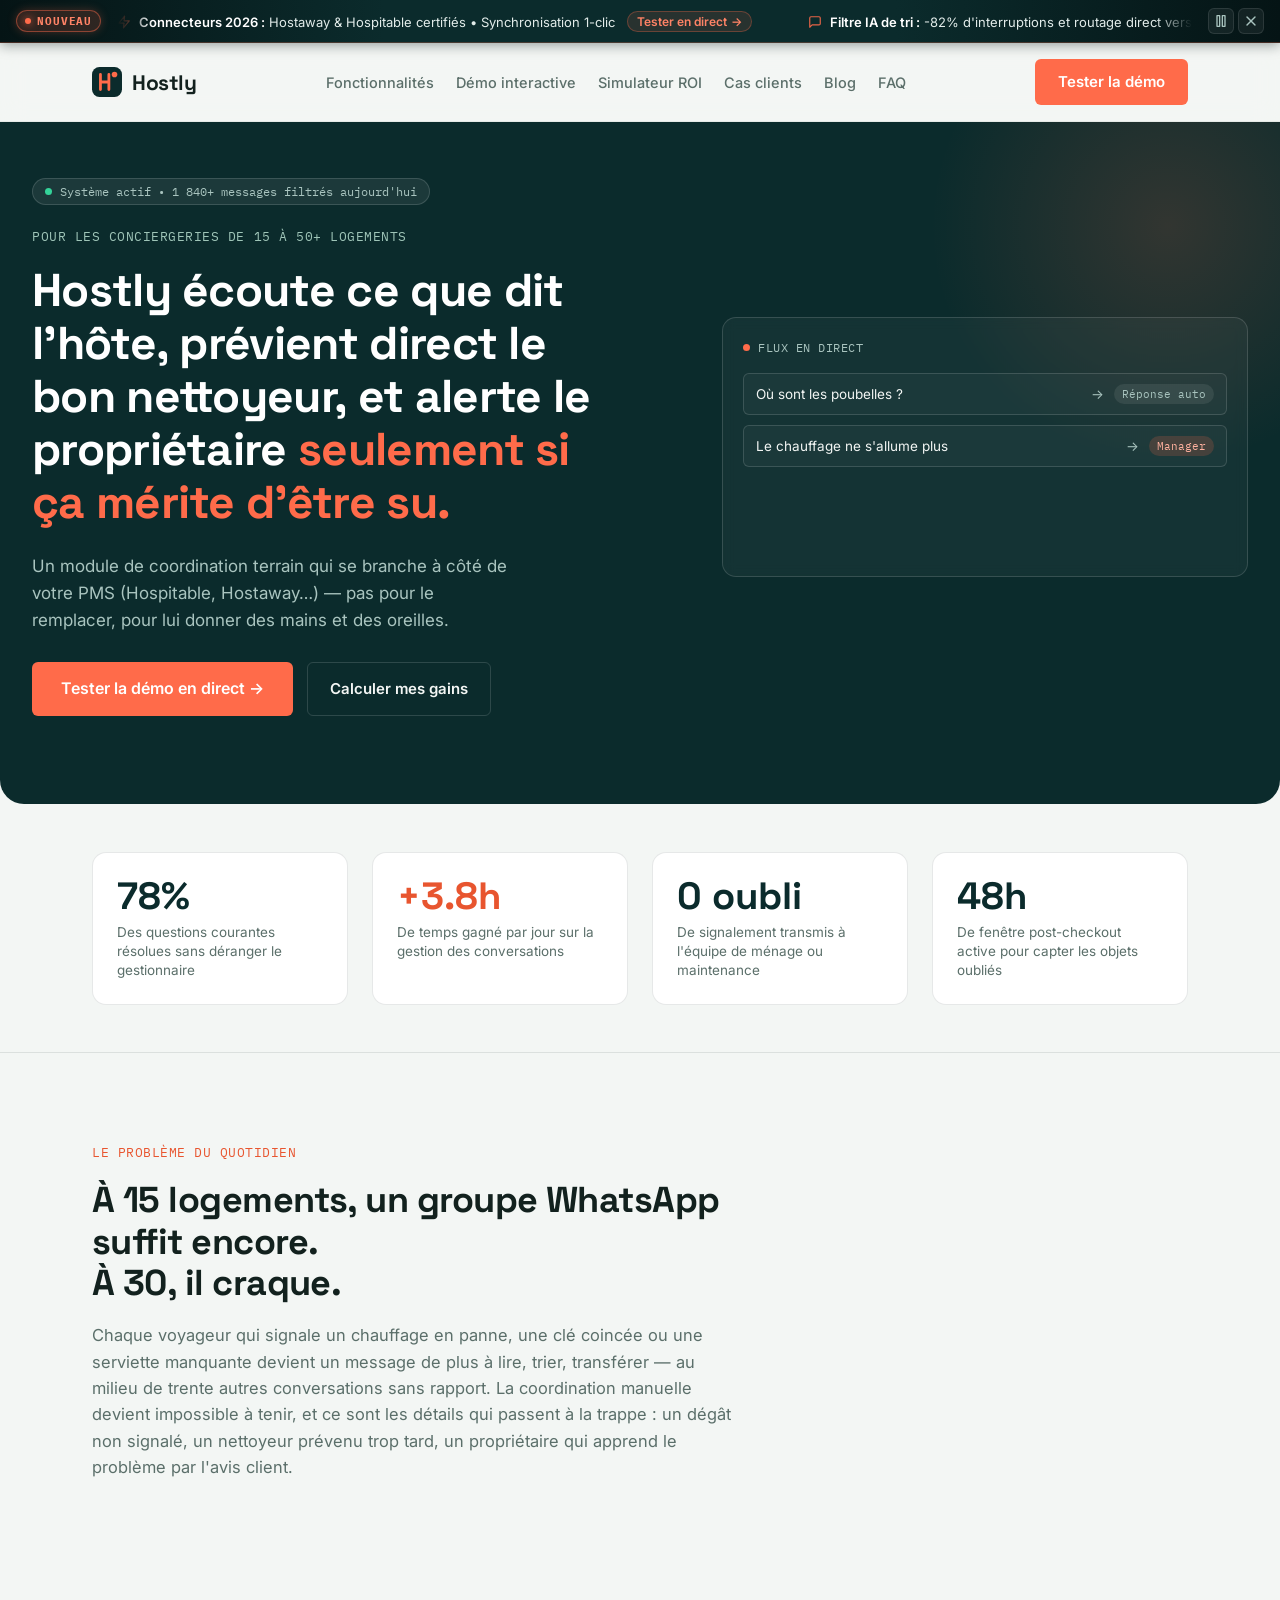
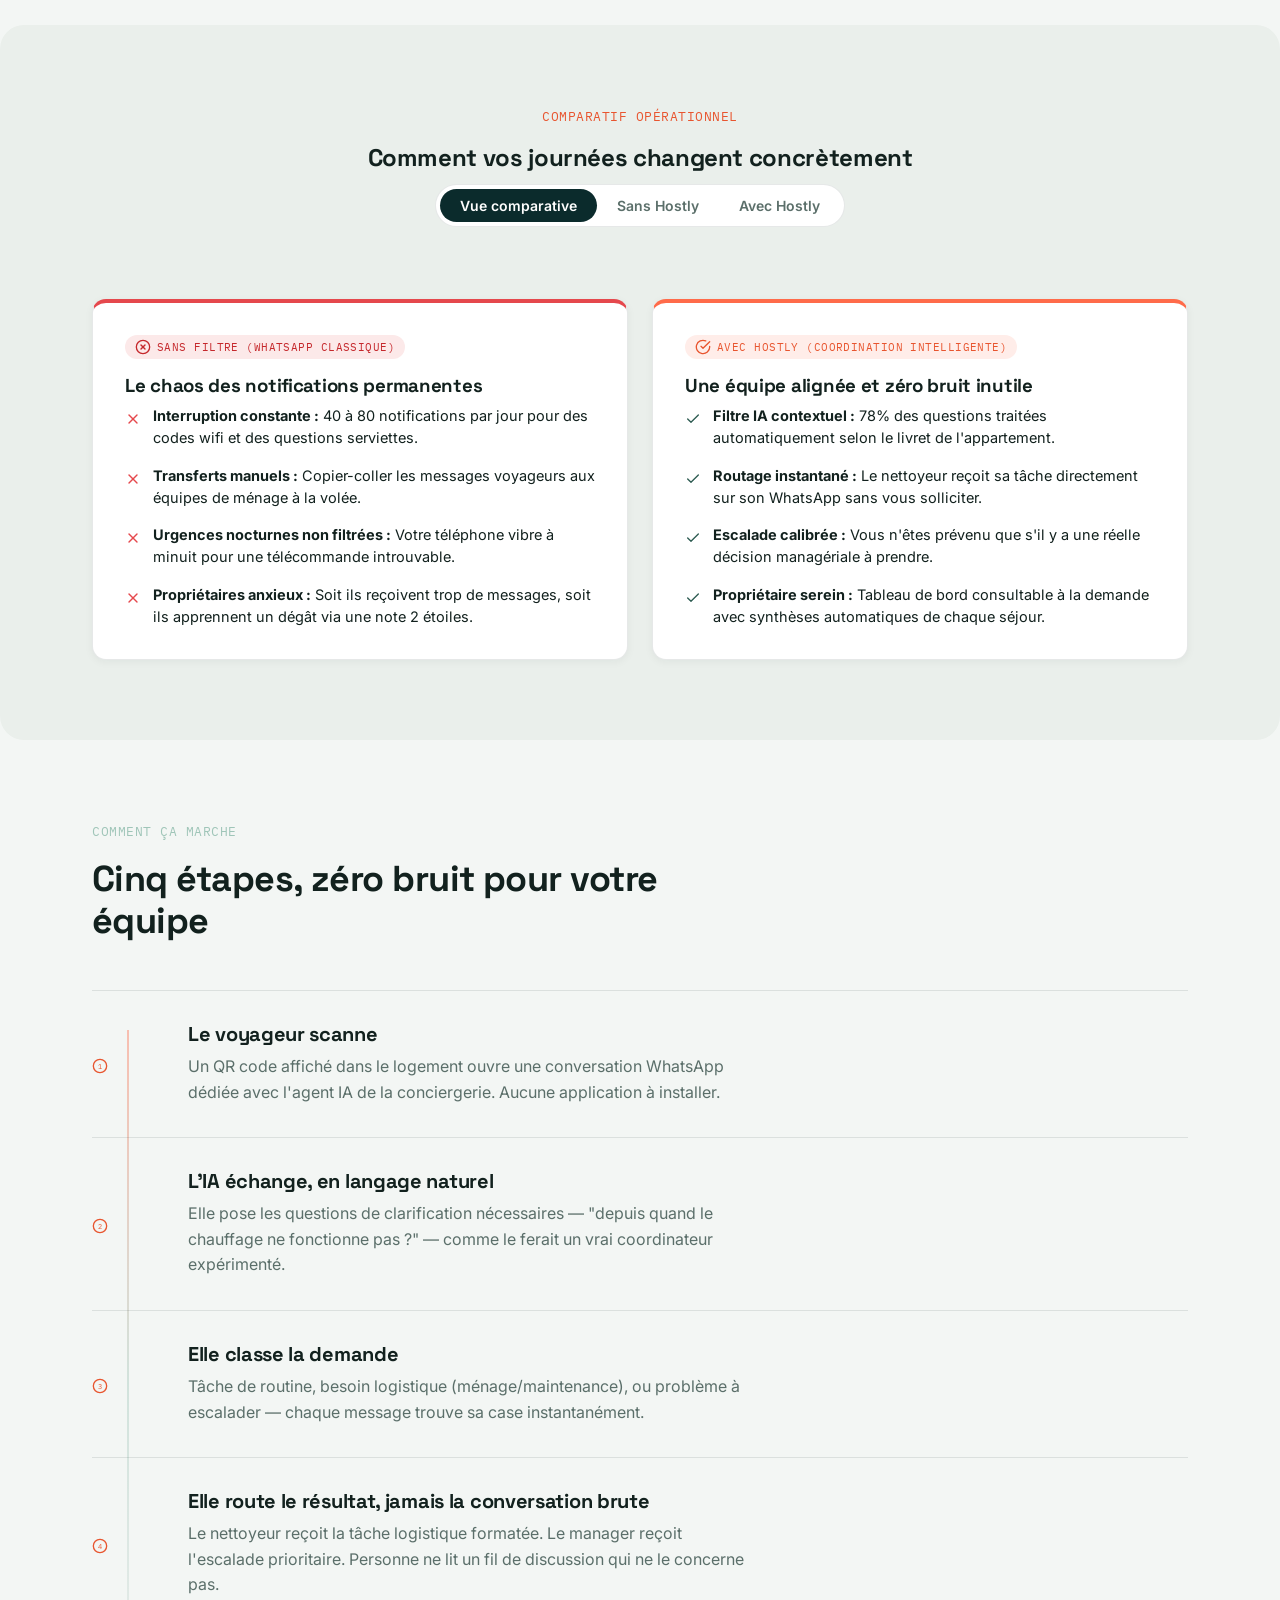
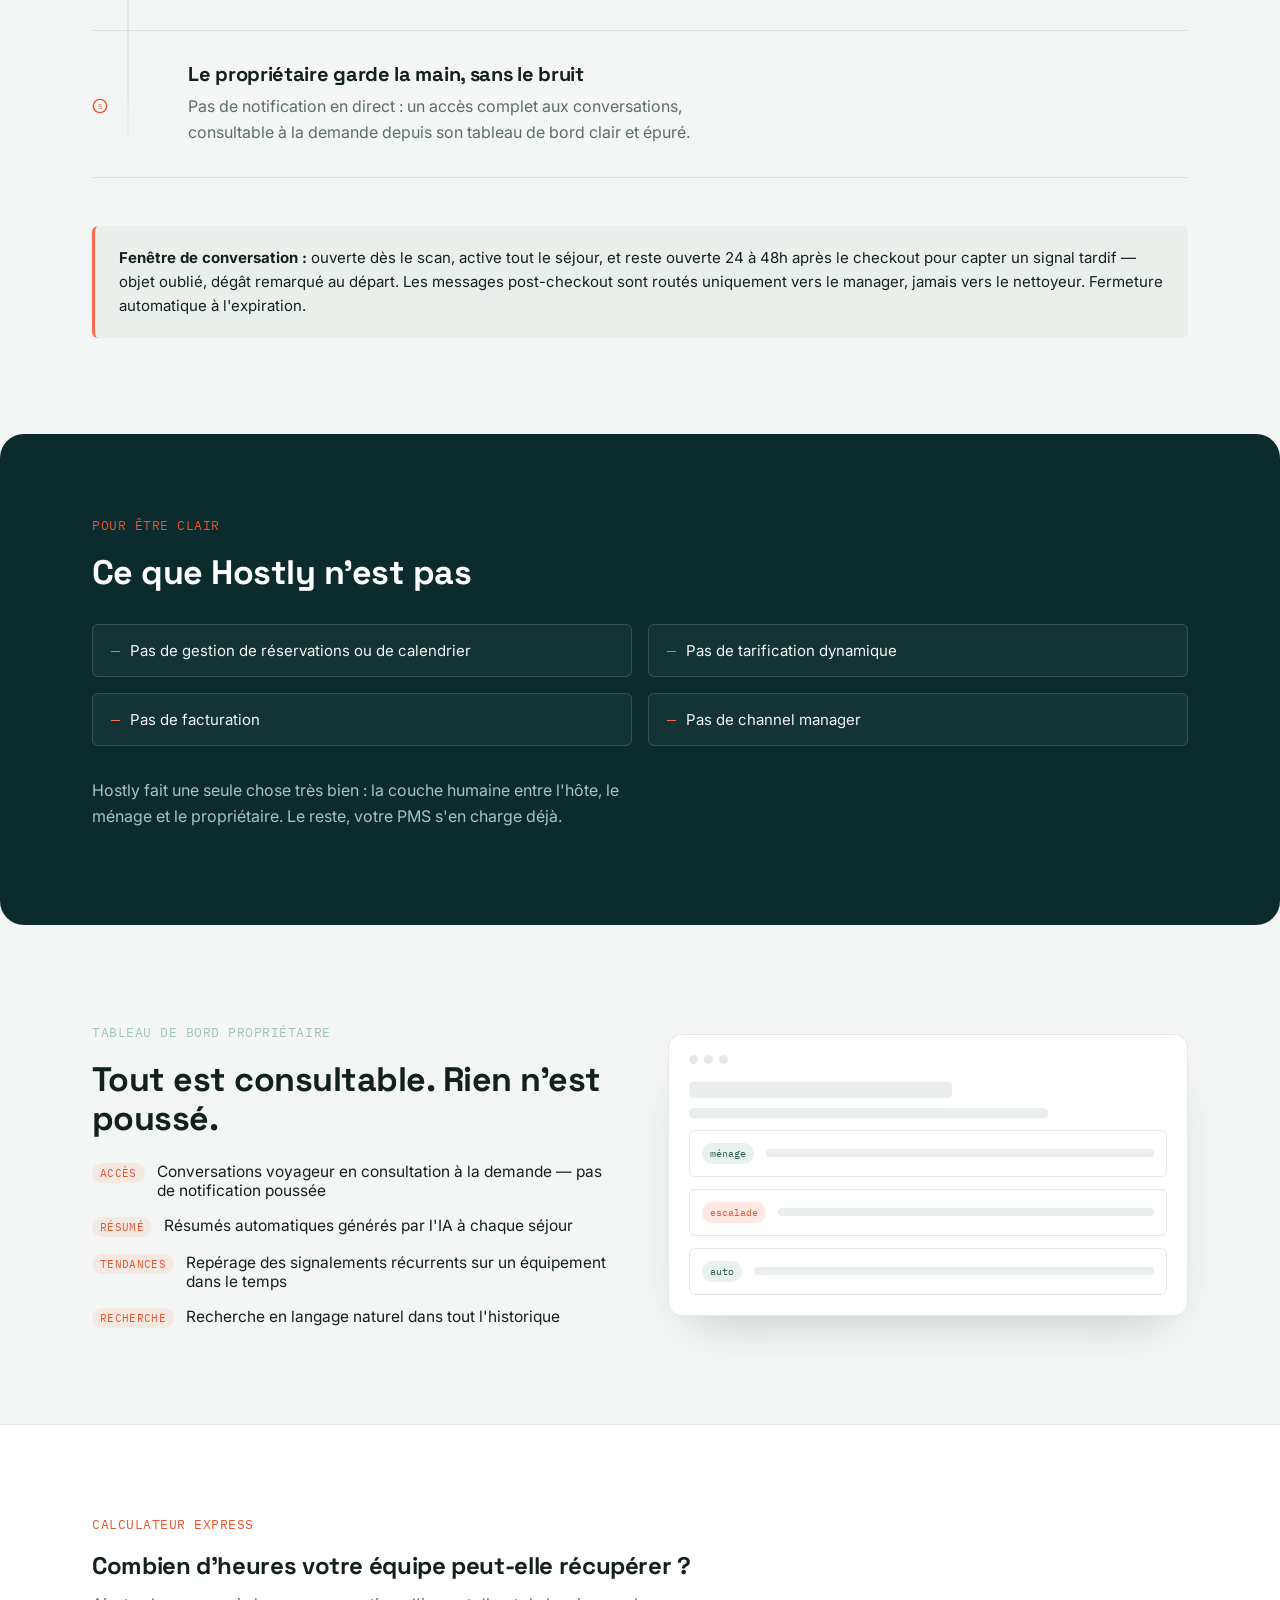
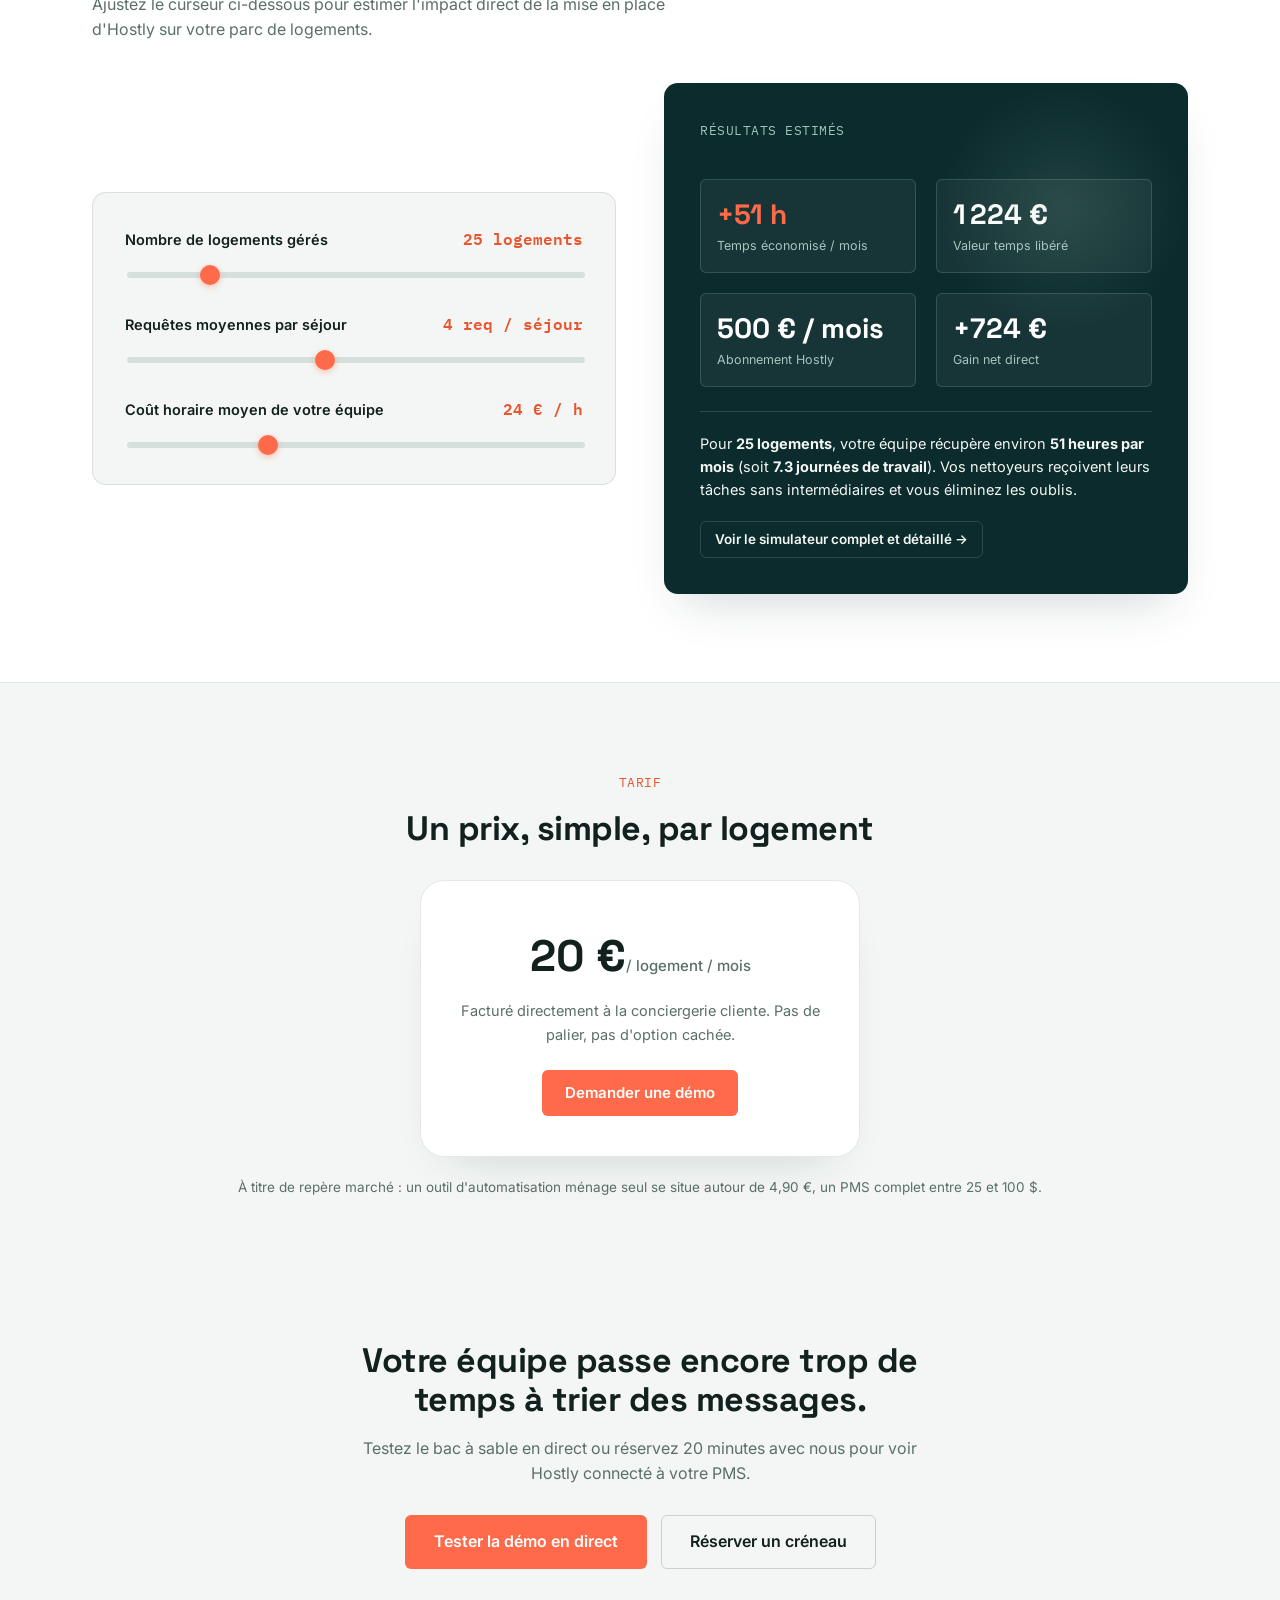
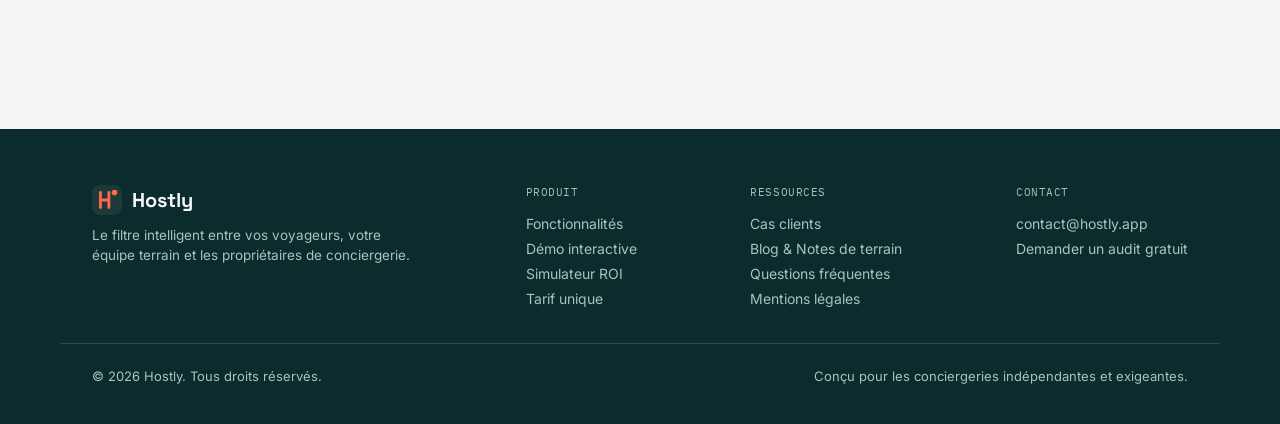
==== commit 7c14693e: "fix(responsive): correction affichage mobile fonctionnalites, simulateur et bouton demo + securisati" ====
--- a/index.html
+++ b/index.html
@@ -5,6 +5,9 @@
 <meta name="viewport" content="width=device-width, initial-scale=1.0">
 <title>Hostly — Le filtre intelligent entre vos voyageurs et votre équipe</title>
 <meta name="description" content="Hostly écoute ce que dit l'hôte, prévient direct le bon nettoyeur, et alerte le propriétaire seulement si ça mérite d'être su.">
+<meta http-equiv="X-Content-Type-Options" content="nosniff">
+<meta http-equiv="X-Frame-Options" content="SAMEORIGIN">
+<meta name="referrer" content="strict-origin-when-cross-origin">
 <link rel="icon" href="data:image/svg+xml,<svg xmlns=%22http://www.w3.org/2000/svg%22 viewBox=%220 0 32 32%22><rect width=%2232%22 height=%2232%22 rx=%228%22 fill=%22%230B2B2C%22/><path d=%22M9 8v16M9 16h9M18 8v16%22 stroke=%22%23FF6B4A%22 stroke-width=%223%22 stroke-linecap=%22round%22/><circle cx=%2224%22 cy=%228%22 r=%223%22 fill=%22%23FF6B4A%22/></svg>">
 <link rel="preconnect" href="https://fonts.googleapis.com">
 <link rel="preconnect" href="https://fonts.gstatic.com" crossorigin>
--- a/css/styles.css
+++ b/css/styles.css
@@ -224,6 +224,22 @@
   cursor: pointer;
   transition: transform 0.15s ease, background 0.15s ease, box-shadow 0.15s ease, border-color 0.15s ease;
   white-space: nowrap;
+  max-width: 100%;
+  box-sizing: border-box;
+  text-align: center;
+  line-height: 1.35;
+  overflow-wrap: break-word;
+  word-break: normal;
+}
+.btn-block,
+.btn-full,
+button.btn[style*="width: 100%"],
+a.btn[style*="width: 100%"],
+.form-group .btn,
+form .btn[type="submit"] {
+  white-space: normal;
+  text-align: center;
+  width: 100%;
 }
 .btn-primary {
   background: var(--coral);
@@ -258,8 +274,9 @@
   font-size: 13.5px;
 }
 .btn-lg {
-  padding: 15px 30px;
+  padding: 15px 28px;
   font-size: 16px;
+  min-height: 48px;
 }
 .btn-nav { flex-shrink: 0; }
 
@@ -1039,6 +1056,13 @@
   margin-bottom: 20px;
 }
 
+.sim-impact-card {
+  margin-top: 64px;
+  background: var(--paper-alt);
+  padding: 48px 40px;
+  border-radius: var(--radius-lg);
+}
+
 /* =========================================================
    FEATURES DEEP-DIVE & PMS
    ========================================================= */
@@ -1883,14 +1907,24 @@
   border: 2px solid var(--border-on-ink);
   position: relative;
   overflow: hidden;
+  max-width: 360px;
+  margin: 0 auto;
+  width: 100%;
+  box-sizing: border-box;
 }
 .qr-code-svg-wrap {
   background: #fff;
   padding: 16px;
   border-radius: var(--radius-sm);
   display: inline-block;
-  margin: 16px 0;
+  margin: 16px auto;
   box-shadow: 0 4px 12px rgba(0,0,0,0.15);
+  max-width: 100%;
+}
+.qr-code-svg-wrap svg {
+  max-width: 100%;
+  height: auto;
+  display: block;
 }
 .qr-property-name {
   font-family: var(--font-display);
@@ -2201,21 +2235,52 @@
   100% { opacity: 0.2; transform: scale(1.02); }
 }
 
-@media (max-width: 980px) {
+@media (max-width: 1024px) {
+  .features-pillars-grid {
+    grid-template-columns: repeat(2, 1fr);
+    gap: 20px;
+  }
+  .pms-grid {
+    grid-template-columns: repeat(3, 1fr);
+  }
+}
+
+@media (max-width: 900px) {
   .nav-links { display: none; }
   .nav-toggle { display: block; }
   .hero { grid-template-columns: 1fr; padding: 48px 24px 64px; }
   .stats-grid { grid-template-columns: repeat(2, 1fr); }
   .compare-grid { grid-template-columns: 1fr; }
-  .sandbox-container { grid-template-columns: 1fr; }
-  .sim-grid { grid-template-columns: 1fr; }
-  .features-pillars-grid { grid-template-columns: 1fr; }
-  .pms-grid { grid-template-columns: repeat(3, 1fr); }
+  .sandbox-container { grid-template-columns: 1fr; gap: 28px; }
+  .sim-grid { grid-template-columns: 1fr; gap: 32px; }
+  .qr-generator-card {
+    grid-template-columns: 1fr;
+    gap: 32px;
+    padding: 32px 24px;
+  }
+  .pms-section {
+    padding: 48px 28px;
+    margin: 36px auto;
+  }
+  .features-hero-card {
+    padding: 36px 28px;
+  }
+  .sim-impact-card {
+    padding: 36px 24px;
+    margin-top: 48px;
+  }
   .case-card { grid-template-columns: 1fr; }
   .contact-grid { grid-template-columns: 1fr; }
   .not-grid { grid-template-columns: 1fr; }
   .dashboard-grid { grid-template-columns: 1fr; }
   .blog-grid { grid-template-columns: 1fr; }
+}
+
+@media (max-width: 720px) {
+  .features-pillars-grid {
+    grid-template-columns: 1fr;
+    gap: 16px;
+  }
 }
 
 @media (max-width: 600px) {
@@ -2227,8 +2292,113 @@
   .ticker-track { gap: 32px; animation-duration: 30s; }
   .ticker-link { font-size: 11px; padding: 1px 7px; }
   .stats-grid { grid-template-columns: 1fr; }
-  .pms-grid { grid-template-columns: repeat(2, 1fr); }
+  .pms-grid { grid-template-columns: repeat(2, 1fr); gap: 10px; }
+  .pms-badge { padding: 14px 8px; font-size: 13px; }
   .form-row { grid-template-columns: 1fr; }
-  .slot-picker { grid-template-columns: repeat(2, 1fr); }
-  .sim-kpi-grid { grid-template-columns: 1fr; }
-}
+  .slot-picker { grid-template-columns: repeat(2, 1fr); gap: 8px; }
+  .sim-kpi-grid { grid-template-columns: 1fr; gap: 12px; }
+
+  /* Button text wrap & overflow fix */
+  .btn {
+    white-space: normal;
+    text-align: center;
+    max-width: 100%;
+  }
+  .btn-lg {
+    padding: 13px 18px;
+    font-size: 15px;
+    min-height: 46px;
+  }
+  .features-hero-card .btn,
+  .qr-generator-card .btn,
+  .sim-summary-box .btn {
+    width: 100%;
+  }
+
+  /* Cards & layout adjustments */
+  .features-hero-card {
+    padding: 28px 18px;
+    border-radius: var(--radius-md);
+    margin-bottom: 32px;
+  }
+  .features-hero-card h1 {
+    font-size: 26px;
+  }
+  .pillar-card {
+    padding: 22px 18px;
+  }
+  .pms-section {
+    padding: 32px 16px;
+    margin: 24px auto;
+    border-radius: var(--radius-md);
+  }
+  .qr-generator-card {
+    padding: 24px 16px;
+    gap: 24px;
+    border-radius: var(--radius-md);
+  }
+  .qr-sticker-mockup {
+    padding: 20px 14px;
+    max-width: 100%;
+  }
+  .slider-control-card,
+  .sim-results-card {
+    padding: 24px 18px;
+  }
+  .slider-label-row {
+    flex-direction: column;
+    align-items: flex-start;
+    gap: 6px;
+  }
+  .sim-impact-card {
+    padding: 28px 16px;
+    margin-top: 36px;
+    border-radius: var(--radius-md);
+  }
+  .booking-card {
+    padding: 22px 16px;
+  }
+  .phone-mockup {
+    height: 480px;
+    border-width: 4px;
+    border-radius: 28px;
+  }
+  .phone-bar {
+    padding: 12px 14px;
+  }
+  .msg {
+    max-width: 90%;
+    font-size: 13.5px;
+  }
+  .role-card {
+    padding: 14px;
+  }
+}
+
+@media (max-width: 400px) {
+  .section-inner { padding: 0 14px; }
+  .btn-lg {
+    padding: 12px 14px;
+    font-size: 14px;
+  }
+  .slot-picker {
+    grid-template-columns: 1fr;
+  }
+  .pms-badge {
+    padding: 12px 6px;
+    font-size: 12px;
+  }
+  .pms-badge .icon-svg {
+    width: 20px;
+    height: 20px;
+  }
+  .features-hero-card h1 {
+    font-size: 22px;
+  }
+  .phone-mockup {
+    height: 440px;
+  }
+  .sim-kpi-val {
+    font-size: 24px;
+  }
+}
